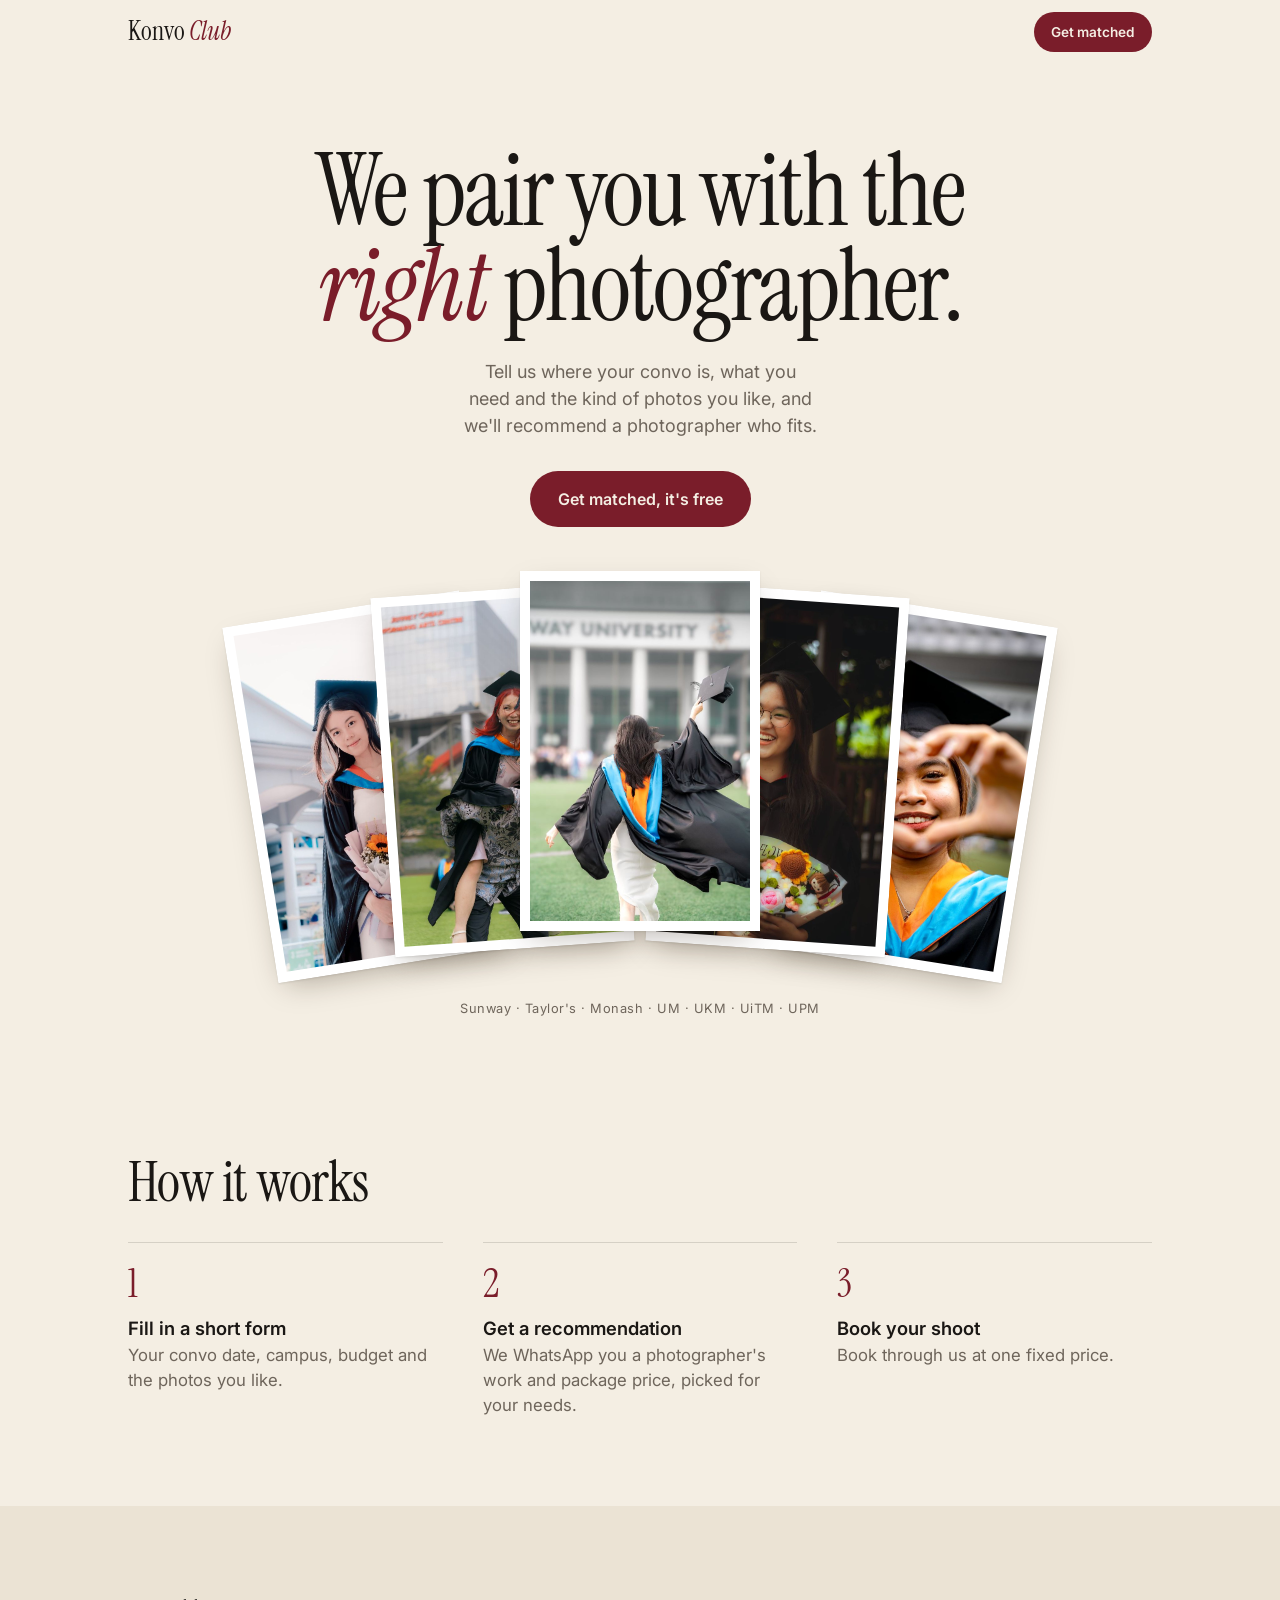
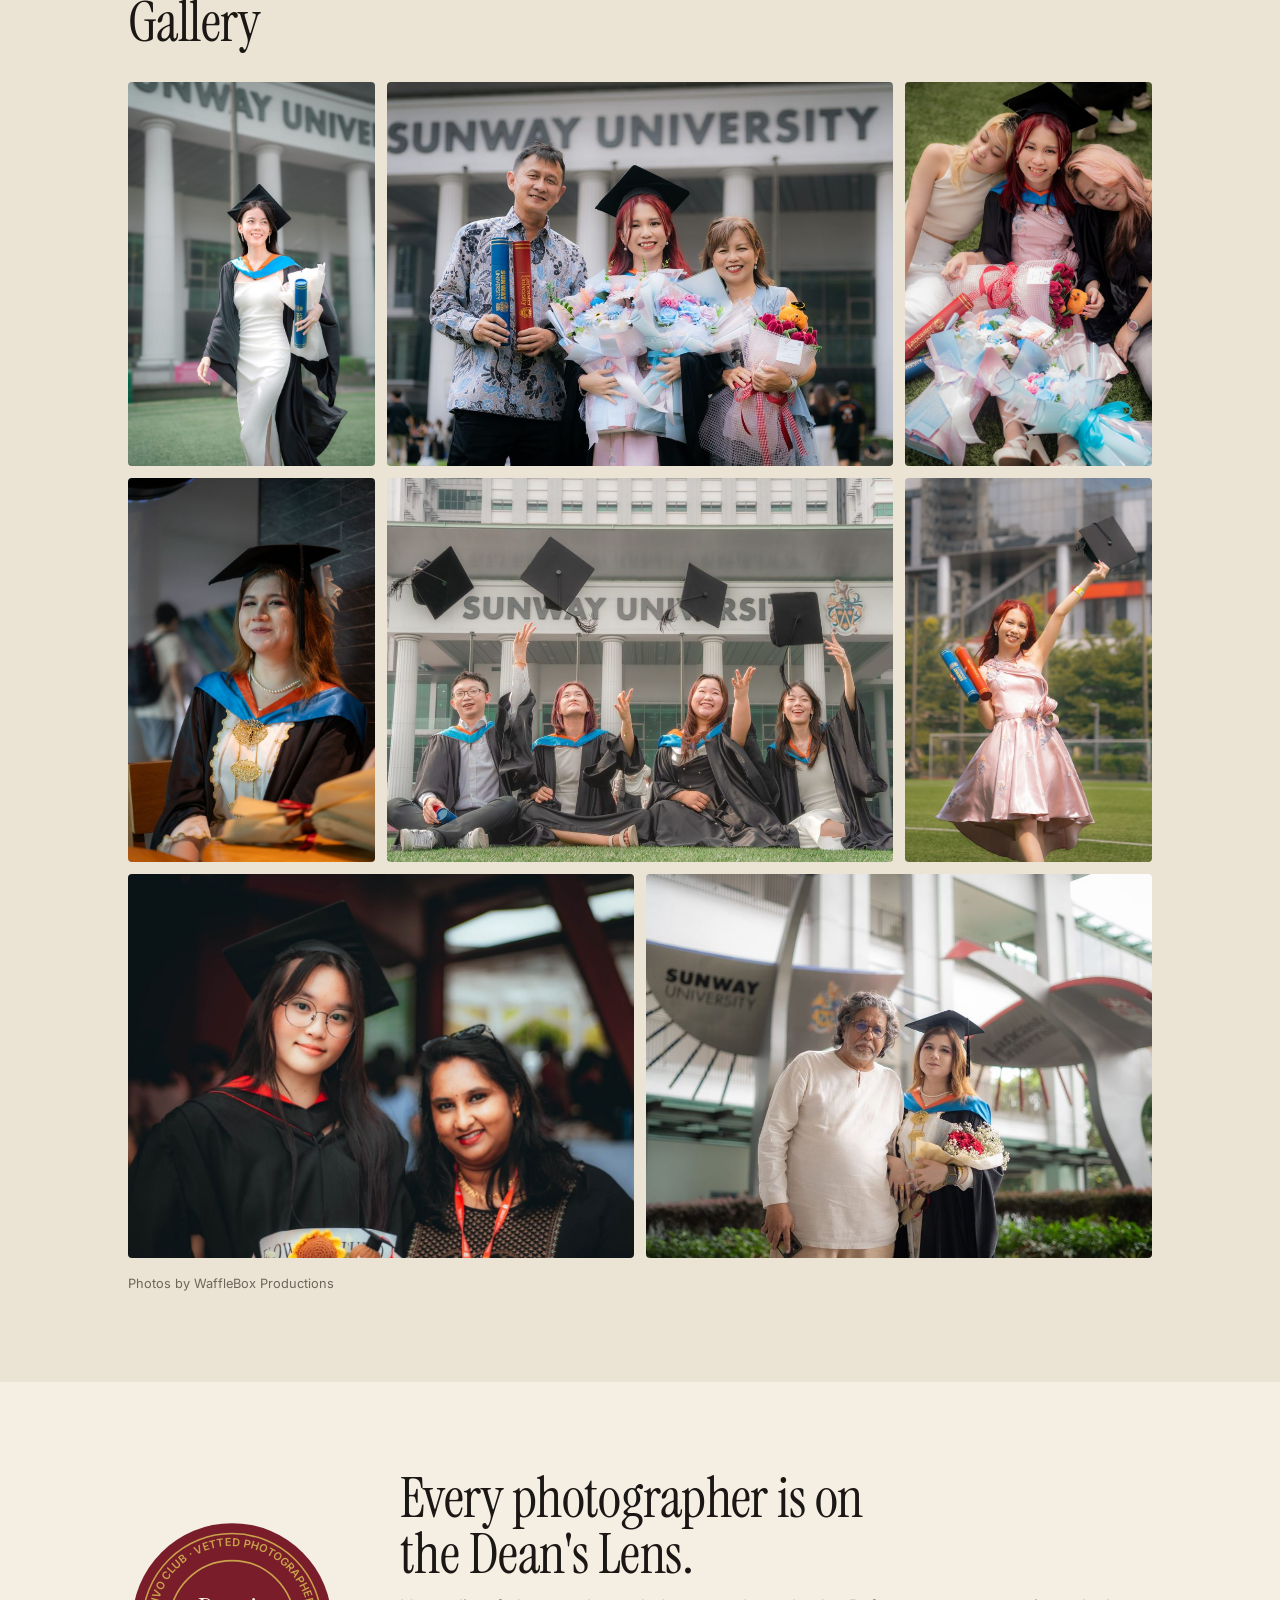
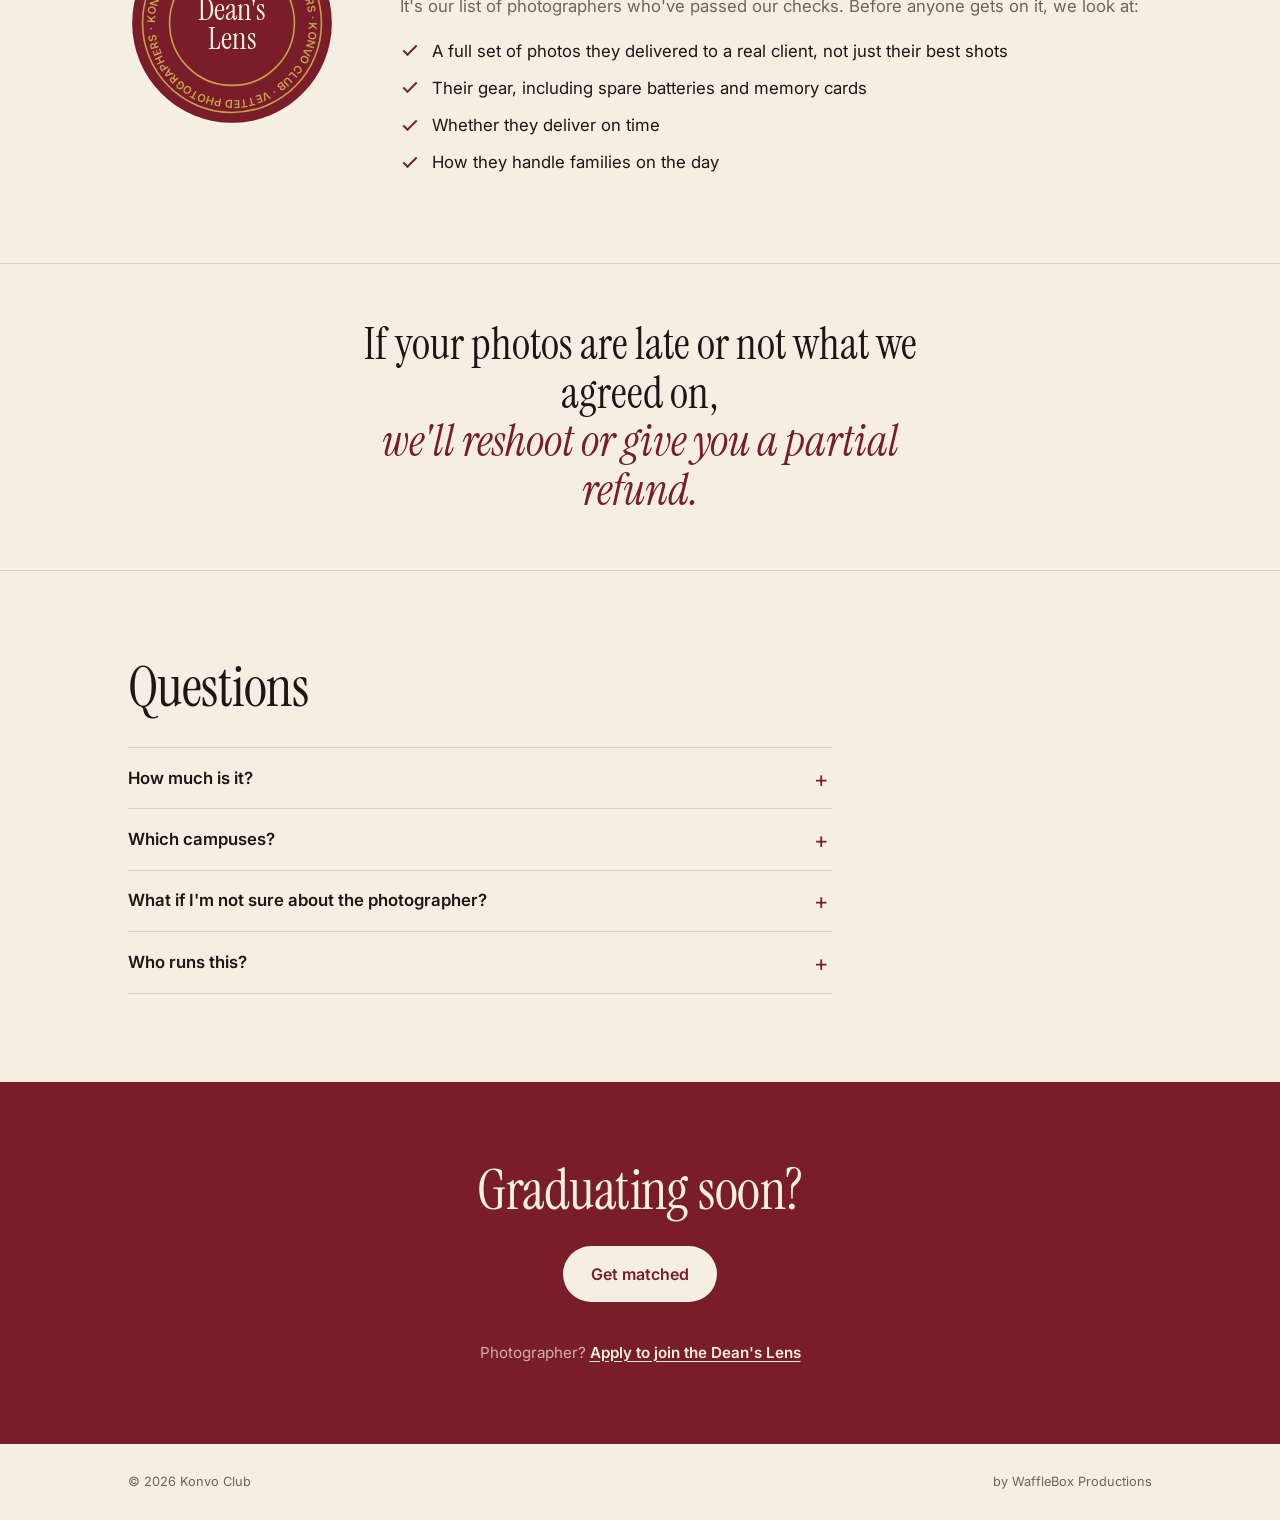
==== index.html @ 2379aa10 "Clarify graduation booking process" ====
<!doctype html>
<html lang="en">
<head>
  <meta charset="utf-8">
  <meta name="viewport" content="width=device-width, initial-scale=1">
  <title>Konvo Club</title>
  <meta name="description" content="Konvo Club matches Klang Valley graduates with vetted convocation photographers. Tell us where your convo is, what you need and the photos you like, and we'll recommend a photographer.">
  <meta property="og:title" content="Konvo Club">
  <meta property="og:description" content="We pair you with the right graduation photographer.">
  <meta property="og:type" content="website">
  <meta property="og:image" content="https://konvoclub.github.io/images/h3.jpg">
  <link rel="icon" href="favicon.svg" type="image/svg+xml">
  <link rel="preconnect" href="https://fonts.googleapis.com">
  <link rel="preconnect" href="https://fonts.gstatic.com" crossorigin>
  <link href="https://fonts.googleapis.com/css2?family=Instrument+Serif:ital@0;1&family=Inter:wght@400;500;600;700&display=swap" rel="stylesheet">
  <link rel="stylesheet" href="styles.css?v=6">
</head>
<body>

  <nav class="nav" id="nav">
    <div class="wrap nav-inner">
      <a href="#" class="wordmark">Konvo <em>Club</em></a>
      <a href="match.html" class="btn btn-sm">Get matched</a>
    </div>
  </nav>

  <header class="hero">
    <div class="wrap hero-copy">
      <h1>We pair you with the <em>right</em> photographer.</h1>
      <p class="sub">Tell us where your convo is, what you need and the kind of photos you like, and we'll recommend a photographer who fits.</p>
      <a href="match.html" class="btn">Get matched, it's free</a>
    </div>

    <div class="prints" aria-hidden="true">
      <img class="print p1" src="images/h1.jpg" alt="" width="733" height="1100">
      <img class="print p2" src="images/h2.jpg" alt="" width="733" height="1100">
      <img class="print p3" src="images/h3.jpg" alt="" width="733" height="1100">
      <img class="print p4" src="images/h4.jpg" alt="" width="733" height="1100">
      <img class="print p5" src="images/h5.jpg" alt="" width="733" height="1100">
    </div>

    <p class="campuses wrap">Sunway · Taylor's · Monash · UM · UKM · UiTM · UPM</p>
  </header>

  <section class="section" id="how">
    <div class="wrap">
      <h2>How it works</h2>
      <ol class="steps">
        <li><span class="n">1</span><p><strong>Fill in a short form</strong> Your convo date, campus, budget and the photos you like.</p></li>
        <li><span class="n">2</span><p><strong>Get a recommendation</strong> We WhatsApp you a photographer's work and package price, picked for your needs.</p></li>
        <li><span class="n">3</span><p><strong>Book your shoot</strong> Book through us at one fixed price.</p></li>
      </ol>
    </div>
  </section>

  <section class="section" id="work">
    <div class="wrap">
      <h2>Gallery</h2>
      <div class="gallery">
        <figure class="g-tall"><img src="images/bright-2.jpg" alt="Graduate in white dress and gown in front of Sunway University" width="733" height="1100" loading="lazy"></figure>
        <figure class="g-wide"><img src="images/candid-4.jpg" alt="Graduate with her parents and bouquets" width="1100" height="733" loading="lazy"></figure>
        <figure class="g-tall"><img src="images/candid-1.jpg" alt="Graduate lying on the grass with two friends" width="733" height="1100" loading="lazy"></figure>
        <figure class="g-tall"><img src="images/moody-2.jpg" alt="Graduate portrait in warm indoor light" width="733" height="1100" loading="lazy"></figure>
        <figure class="g-wide"><img src="images/candid-3.jpg" alt="Group of graduates throwing their caps" width="1100" height="733" loading="lazy"></figure>
        <figure class="g-tall"><img src="images/bright-3.jpg" alt="Graduate jumping with scroll raised" width="733" height="1100" loading="lazy"></figure>
        <figure class="g-wide"><img src="images/moody-3.jpg" alt="Graduate with her mother, cinematic edit" width="1100" height="880" loading="lazy"></figure>
        <figure class="g-wide"><img src="images/family-2.jpg" alt="Graduate with her father beside the Sunway University sign" width="1100" height="733" loading="lazy"></figure>
      </div>
      <p class="credit">Photos by WaffleBox Productions</p>
    </div>
  </section>

  <section class="section lens" id="deans-lens">
    <div class="wrap lens-inner">
      <div class="seal" aria-hidden="true">
        <svg viewBox="0 0 200 200">
          <defs><path id="ring" d="M100,100 m-74,0 a74,74 0 1,1 148,0 a74,74 0 1,1 -148,0"/></defs>
          <circle cx="100" cy="100" r="96" class="seal-bg"/>
          <circle cx="100" cy="100" r="86" class="seal-line"/>
          <circle cx="100" cy="100" r="60" class="seal-line"/>
          <g class="seal-spin"><text class="seal-ring"><textPath href="#ring" textLength="462">KONVO CLUB · VETTED PHOTOGRAPHERS · KONVO CLUB · VETTED PHOTOGRAPHERS ·</textPath></text></g>
          <text x="100" y="97" class="seal-big">Dean's</text>
          <text x="100" y="125" class="seal-big">Lens</text>
        </svg>
      </div>
      <div>
        <h2>Every photographer is on the Dean's Lens.</h2>
        <p class="lens-sub">It's our list of photographers who've passed our checks. Before anyone gets on it, we look at:</p>
        <ul class="checks">
          <li>A full set of photos they delivered to a real client, not just their best shots</li>
          <li>Their gear, including spare batteries and memory cards</li>
          <li>Whether they deliver on time</li>
          <li>How they handle families on the day</li>
        </ul>
      </div>
    </div>
  </section>

  <section class="promise">
    <div class="wrap">
      <p>If your photos are late or not what we agreed on, <em>we'll reshoot or give you a partial refund.</em></p>
    </div>
  </section>

  <section class="section" id="faq">
    <div class="wrap faq">
      <h2>Questions</h2>
      <details>
        <summary>How much is it?</summary>
        <p>Getting matched is free. Each package has one flat price, and you'll see it before you pay anything.</p>
      </details>
      <details>
        <summary>Which campuses?</summary>
        <p>Anywhere in the Klang Valley. Outside it, ask us; there's a travel fee.</p>
      </details>
      <details>
        <summary>What if I'm not sure about the photographer?</summary>
        <p>Tell us why and we'll recommend someone else.</p>
      </details>
      <details>
        <summary>Who runs this?</summary>
        <p>The team behind WaffleBox Productions, a photo studio in Puchong.</p>
      </details>
    </div>
  </section>

  <section class="cta">
    <div class="wrap">
      <h2>Graduating soon?</h2>
      <a href="match.html" class="btn btn-light">Get matched</a>
      <p class="join">Photographer? <a href="join.html">Apply to join the Dean's Lens</a></p>
    </div>
  </section>

  <footer class="footer">
    <div class="wrap footer-inner">
      <span>© 2026 Konvo Club</span>
      <span>by WaffleBox Productions</span>
    </div>
  </footer>

  <script>
    const nav = document.getElementById('nav');
    const onScroll = () => nav.classList.toggle('scrolled', window.scrollY > 20);
    window.addEventListener('scroll', onScroll, { passive: true });
    onScroll();

  </script>
</body>
</html>
---- styles.css ----
:root {
  --paper: #f4eee3;
  --paper-2: #ebe3d4;
  --ink: #1a1714;
  --muted: #6e655b;
  --line: rgba(26, 23, 20, 0.14);
  --maroon: #7a1d2a;
  --maroon-dark: #5e1520;
  --gold: #c9a24b;
  --serif: "Instrument Serif", Georgia, serif;
  --sans: "Inter", system-ui, -apple-system, sans-serif;
}

*, *::before, *::after { box-sizing: border-box; }

html { scroll-behavior: smooth; }

body {
  margin: 0;
  font-family: var(--sans);
  background: var(--paper);
  color: var(--ink);
  -webkit-font-smoothing: antialiased;
  line-height: 1.5;
  overflow-x: hidden;
}

img { display: block; max-width: 100%; height: auto; }
a { color: inherit; }
h1, h2, p { margin: 0; }

.wrap { max-width: 68rem; margin: 0 auto; padding: 0 1.25rem; }

h2 {
  font-family: var(--serif);
  font-weight: 400;
  font-size: clamp(2.25rem, 5vw, 3.5rem);
  line-height: 1;
  letter-spacing: -0.01em;
  margin-bottom: 2rem;
}

em { font-style: italic; }

/* Buttons */
.btn {
  display: inline-block;
  background: var(--maroon);
  color: var(--paper);
  text-decoration: none;
  font-weight: 600;
  font-size: 1rem;
  padding: 1rem 1.75rem;
  border-radius: 999px;
  transition: background 0.2s, transform 0.2s;
}
.btn:hover { background: var(--maroon-dark); transform: translateY(-1px); }
.btn-sm { font-size: 0.85rem; padding: 0.6rem 1.1rem; }
.btn-light { background: var(--paper); color: var(--maroon); }
.btn-light:hover { background: #fff; }

/* Nav */
.nav {
  position: fixed;
  inset: 0 0 auto;
  z-index: 50;
  transition: background 0.3s, box-shadow 0.3s;
}
.nav.scrolled { background: rgba(244, 238, 227, 0.92); backdrop-filter: blur(10px); -webkit-backdrop-filter: blur(10px); box-shadow: 0 1px 0 var(--line); }
.nav-inner { height: 4rem; display: flex; align-items: center; justify-content: space-between; }
.wordmark { font-family: var(--serif); font-size: 1.6rem; text-decoration: none; line-height: 1; }
.wordmark em { color: var(--maroon); }

/* Hero */
.hero { padding: 7.5rem 0 3rem; text-align: center; }
.hero-copy { max-width: 46rem; }
h1 {
  font-family: var(--serif);
  font-weight: 400;
  font-size: clamp(3rem, 8.5vw, 6.25rem);
  line-height: 0.95;
  letter-spacing: -0.02em;
  margin-bottom: 1.5rem;
}
h1 em { color: var(--maroon); }
.sub { text-wrap: balance; font-size: 1.125rem; color: var(--muted); max-width: 30rem; margin: 0 auto 2rem; }

/* Fanned prints */
.prints {
  display: flex;
  justify-content: center;
  align-items: flex-end;
  margin: 3.5rem auto 0;
  padding: 0 1rem 1rem;
}
.print {
  flex: none;
  width: clamp(8.5rem, 22vw, 15rem);
  aspect-ratio: 2 / 3;
  object-fit: cover;
  background: #fff;
  padding: clamp(0.35rem, 0.8vw, 0.6rem);
  box-shadow: 0 1px 2px rgba(0, 0, 0, 0.08), 0 12px 30px -10px rgba(40, 25, 10, 0.35);
  margin: 0 clamp(-3.25rem, -4vw, -1.5rem);
  transition: transform 0.35s ease;
}
.p1 { transform: rotate(-9deg) translateY(1.5rem); }
.p2 { transform: rotate(-4deg) translateY(0.4rem); z-index: 1; }
.p3 { transform: rotate(0deg) translateY(-0.75rem); z-index: 2; }
.p4 { transform: rotate(4deg) translateY(0.4rem); z-index: 1; }
.p5 { transform: rotate(9deg) translateY(1.5rem); }
.prints:hover .p1 { transform: rotate(-11deg) translate(-1rem, 1.25rem); }
.prints:hover .p5 { transform: rotate(11deg) translate(1rem, 1.25rem); }

.campuses {
  margin-top: 2.5rem;
  font-size: 0.8rem;
  color: var(--muted);
  letter-spacing: 0.04em;
}

/* Sections */
.section { padding: 5.5rem 0; }

/* Steps */
.steps { list-style: none; margin: 0; padding: 0; display: grid; gap: 1rem; }
.steps li { display: flex; gap: 1rem; align-items: baseline; padding-bottom: 1rem; border-bottom: 1px solid var(--line); }
.steps .n { font-family: var(--serif); font-size: 2.5rem; line-height: 1; color: var(--maroon); min-width: 1.5rem; }
.steps p { font-size: 1.05rem; color: var(--muted); }
.steps strong { color: var(--ink); font-weight: 600; display: block; font-size: 1.15rem; }

/* Gallery */
#work { background: var(--paper-2); }
.gallery { display: grid; grid-template-columns: repeat(2, 1fr); grid-auto-flow: dense; gap: 0.5rem; }
.gallery figure { margin: 0; position: relative; overflow: hidden; border-radius: 0.25rem; background: var(--paper); }
.gallery img { width: 100%; height: 100%; object-fit: cover; transition: transform 0.6s ease; }
.gallery figure:hover img { transform: scale(1.03); }
.g-tall { aspect-ratio: 2 / 3; }
.g-wide { grid-column: span 2; aspect-ratio: 3 / 2; }
.credit { margin-top: 1rem; font-size: 0.8rem; color: var(--muted); }

/* Dean's Lens */
.lens-inner { display: grid; gap: 2.5rem; justify-items: start; }
.lens h2 { margin-bottom: 0.75rem; max-width: 18ch; }
.lens-sub { color: var(--muted); font-size: 1.05rem; margin-bottom: 1.25rem; }
.seal { width: 9.5rem; }
.seal svg { width: 100%; height: auto; display: block; }
.seal-spin { transform-origin: 100px 100px; animation: spin 60s linear infinite; }
.seal-bg { fill: var(--maroon); }
.seal-line { fill: none; stroke: var(--gold); stroke-width: 1.5; }
.seal-ring { fill: var(--gold); font-family: var(--sans); font-size: 10.5px; font-weight: 600; letter-spacing: 2.2px; }
.seal-big { fill: var(--paper); font-family: var(--serif); font-size: 30px; text-anchor: middle; }
@keyframes spin { to { transform: rotate(360deg); } }
.checks { list-style: none; margin: 0; padding: 0; display: grid; gap: 0.75rem; }
.checks li { position: relative; padding-left: 2rem; font-size: 1.05rem; }
.checks li::before {
  content: "";
  position: absolute;
  left: 0.2rem;
  top: 0.4rem;
  width: 0.9rem;
  height: 0.45rem;
  border-left: 2px solid var(--maroon);
  border-bottom: 2px solid var(--maroon);
  transform: rotate(-45deg);
}

/* Promise */
.promise { border-top: 1px solid var(--line); border-bottom: 1px solid var(--line); padding: 3.5rem 0; text-align: center; }
.promise p { font-family: var(--serif); font-size: clamp(1.75rem, 4vw, 2.75rem); line-height: 1.1; max-width: 40rem; margin: 0 auto; }
.promise em { color: var(--maroon); display: block; }

/* FAQ */
.faq details, .faq h2 { max-width: 44rem; }
.faq details { border-top: 1px solid var(--line); }
.faq details:last-child { border-bottom: 1px solid var(--line); }
.faq summary {
  cursor: pointer;
  list-style: none;
  padding: 1.1rem 2rem 1.1rem 0;
  font-weight: 600;
  font-size: 1.05rem;
  position: relative;
}
.faq summary::-webkit-details-marker { display: none; }
.faq summary::after { content: "+"; position: absolute; right: 0.25rem; top: 0.85rem; font-size: 1.4rem; font-weight: 400; color: var(--maroon); }
.faq details[open] summary::after { content: "–"; }
.faq details p { color: var(--muted); padding-bottom: 1.25rem; }

/* Final CTA */
.cta { background: var(--maroon); color: var(--paper); padding: 5rem 0; text-align: center; }
.cta h2 { margin-bottom: 1.75rem; }
.join { margin-top: 2.5rem; font-size: 0.95rem; color: rgba(244, 238, 227, 0.7); }
.join a { color: var(--paper); font-weight: 600; text-underline-offset: 3px; }

/* Footer */
.footer { padding: 1.75rem 0; font-size: 0.8rem; color: var(--muted); }
.footer-inner { display: flex; flex-wrap: wrap; justify-content: space-between; gap: 0.5rem; }

/* Form pages */
.nav-back { font-size: 0.9rem; font-weight: 600; text-decoration: none; color: var(--muted); }
.nav-back:hover { color: var(--ink); }
.form-wrap { max-width: 40rem; padding-top: 7rem; padding-bottom: 5rem; }
.form-title { font-family: var(--serif); font-weight: 400; font-size: clamp(2.75rem, 7vw, 4rem); line-height: 1; margin-bottom: 1rem; }
.form-intro { color: var(--muted); font-size: 1.05rem; margin-bottom: 2.5rem; }
.form-done { padding: 2rem; background: var(--paper-2); border-radius: 0.5rem; }
.form-done h2 { margin-bottom: 0.75rem; }
.form-done p { color: var(--muted); margin-bottom: 1.5rem; }
.form-page form fieldset { border: 0; margin: 0 0 2.5rem; padding: 0; display: grid; gap: 1.5rem; }
.form-page legend { font-family: var(--serif); font-size: 1.75rem; margin-bottom: 1.25rem; padding: 0; width: 100%; border-bottom: 1px solid var(--line); padding-bottom: 0.5rem; }
.field { display: grid; gap: 0.5rem; }
.field > span { font-weight: 600; font-size: 0.98rem; }
.field > span em { font-weight: 400; color: var(--muted); font-style: normal; font-size: 0.85rem; margin-left: 0.25rem; }
.field small { color: var(--muted); font-size: 0.85rem; margin-top: -0.25rem; }
.field input[type="text"], .field input[type="tel"], .field input[type="url"], .field input[type="date"], .field select, .field textarea {
  font: inherit;
  font-size: 1rem;
  color: var(--ink);
  background: #fffdf9;
  border: 1px solid rgba(26, 23, 20, 0.22);
  border-radius: 0.5rem;
  padding: 0.8rem 0.9rem;
  width: 100%;
  min-height: 3rem;
  -webkit-appearance: none;
  appearance: none;
}
.field select { background-image: linear-gradient(45deg, transparent 50%, var(--muted) 50%), linear-gradient(135deg, var(--muted) 50%, transparent 50%); background-position: calc(100% - 1.15rem) 1.3rem, calc(100% - 0.8rem) 1.3rem; background-size: 0.35rem 0.35rem; background-repeat: no-repeat; padding-right: 2.25rem; }
.field input:focus, .field select:focus, .field textarea:focus { outline: 2px solid var(--maroon); outline-offset: 1px; border-color: transparent; }
.field textarea { resize: vertical; }
.field-row { display: grid; gap: 0.75rem; }
.check { display: inline-flex; align-items: center; gap: 0.5rem; font-size: 0.95rem; color: var(--muted); cursor: pointer; }
.check input { width: 1.1rem; height: 1.1rem; accent-color: var(--maroon); }

.chips { display: flex; flex-wrap: wrap; gap: 0.5rem; }
.chips label { position: relative; cursor: pointer; }
.chips input, .looks-pick input { position: absolute; opacity: 0; width: 1px; height: 1px; }
.chips span {
  display: inline-block;
  padding: 0.6rem 1rem;
  border: 1px solid rgba(26, 23, 20, 0.22);
  border-radius: 999px;
  background: #fffdf9;
  font-size: 0.92rem;
  transition: background 0.15s, color 0.15s, border-color 0.15s;
}
.chips input:checked + span { background: var(--ink); color: var(--paper); border-color: var(--ink); }
.chips input:focus-visible + span, .looks-pick input:focus-visible ~ img { outline: 2px solid var(--maroon); outline-offset: 2px; }
.chips-tight { margin-top: 0.25rem; }

.looks-pick { display: grid; grid-template-columns: repeat(3, 1fr); gap: 0.5rem; }
.looks-pick label { position: relative; cursor: pointer; display: grid; gap: 0.4rem; text-align: center; font-size: 0.92rem; font-weight: 600; }
.looks-pick img { width: 100%; aspect-ratio: 3 / 4; object-fit: cover; border-radius: 0.4rem; border: 3px solid transparent; transition: border-color 0.15s, opacity 0.15s; }
.looks-pick input:checked ~ img { border-color: var(--maroon); }
.looks-pick input:checked ~ span { color: var(--maroon); }

.hp { position: absolute; left: -9999px; width: 1px; height: 1px; opacity: 0; }
.form-page .btn { border: 0; cursor: pointer; font: inherit; font-weight: 600; font-size: 1rem; }
.form-page .btn:disabled { opacity: 0.6; cursor: default; }
.form-status { margin-top: 1rem; color: var(--maroon); font-weight: 600; min-height: 1.5rem; }

@media (min-width: 640px) {
  .field-row { grid-template-columns: 1fr auto; align-items: end; }
  .field-row .check { padding-bottom: 0.85rem; }
}

@media (min-width: 768px) {
  .wrap { padding: 0 2rem; }
  .hero { padding-top: 9rem; }
  .steps { grid-template-columns: repeat(3, 1fr); gap: 2.5rem; }
  .steps li { flex-direction: column; gap: 0.75rem; border-bottom: 0; border-top: 1px solid var(--line); padding: 1.25rem 0 0; }
  .gallery { grid-template-columns: repeat(4, 1fr); grid-auto-rows: clamp(18rem, 30vw, 24rem); gap: 0.75rem; }
  .g-tall, .g-wide { aspect-ratio: auto; }
  .lens-inner { grid-template-columns: auto 1fr; gap: 4rem; align-items: center; }
  .seal { width: 13rem; }
}

@media (prefers-reduced-motion: reduce) {
  html { scroll-behavior: auto; }
  .seal-spin { animation: none; }
  .gallery img { transition: none; }
  .print, .btn { transition: none; }
}
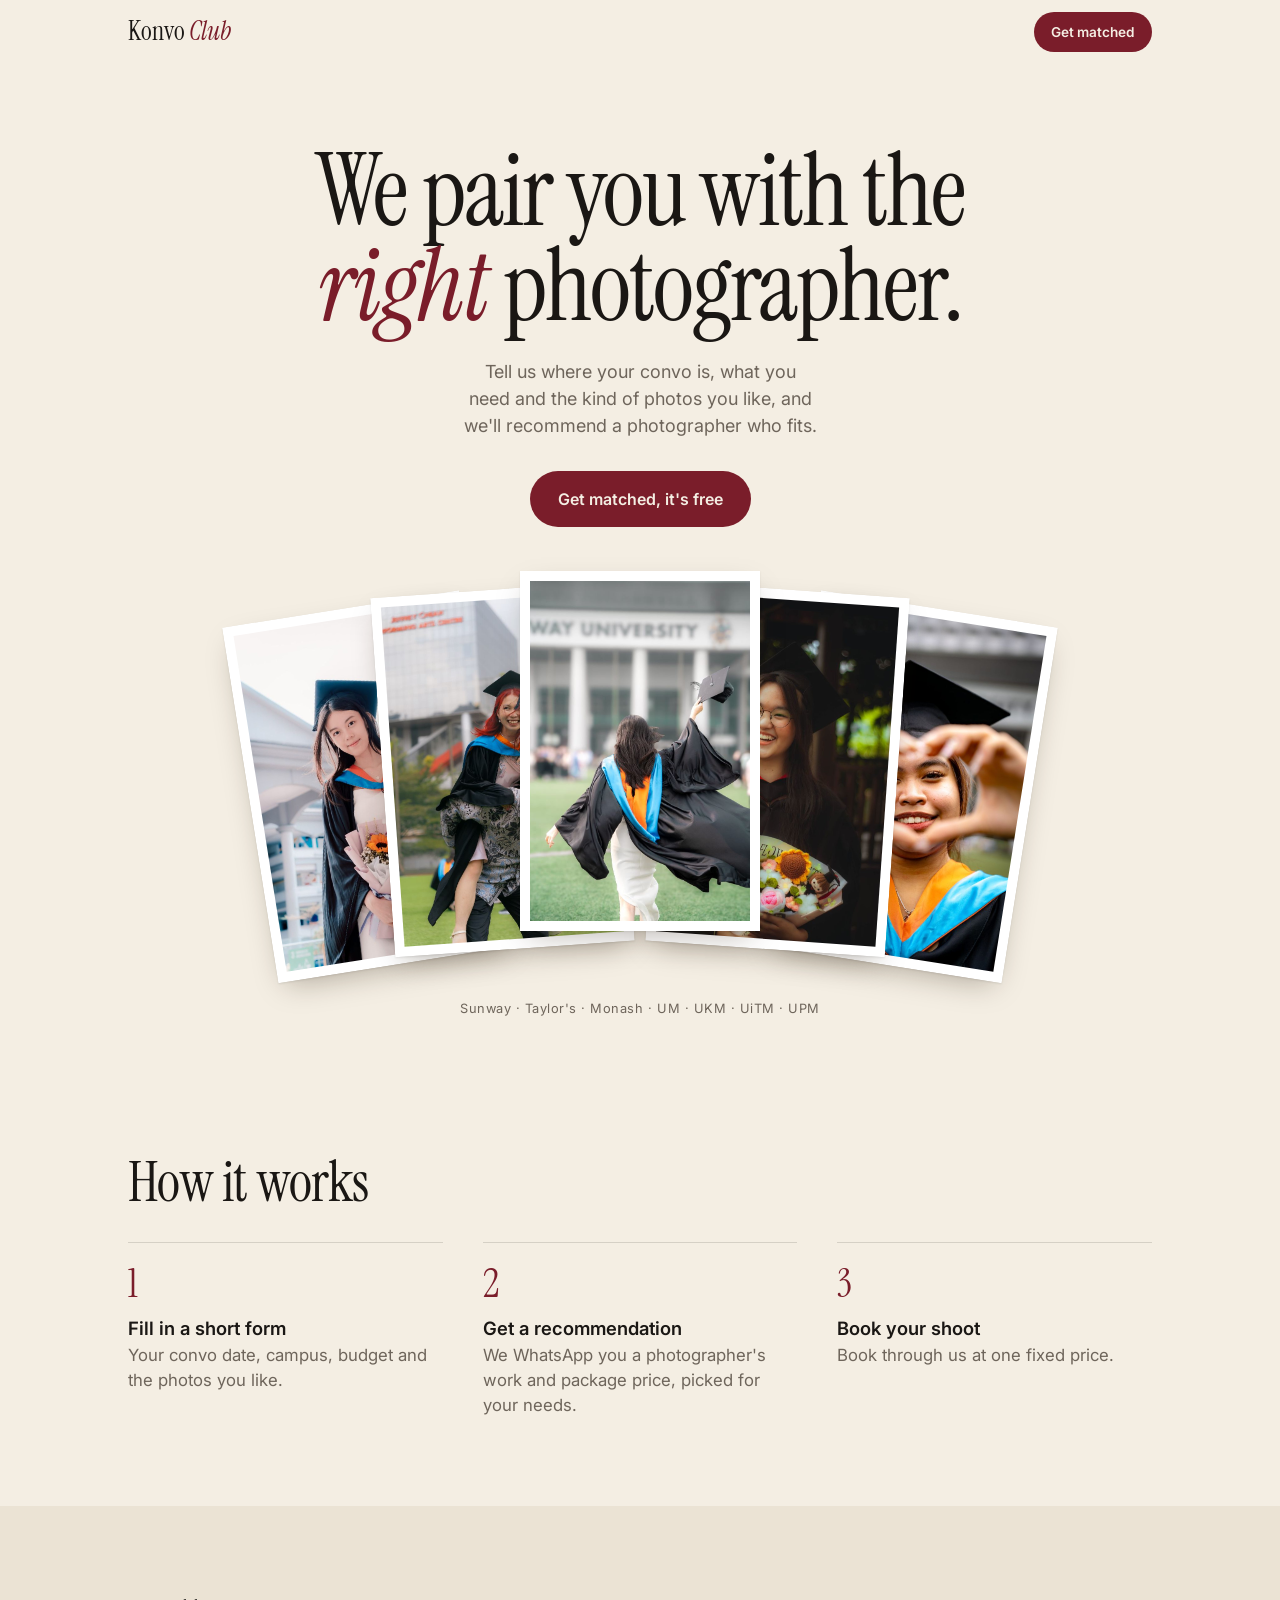
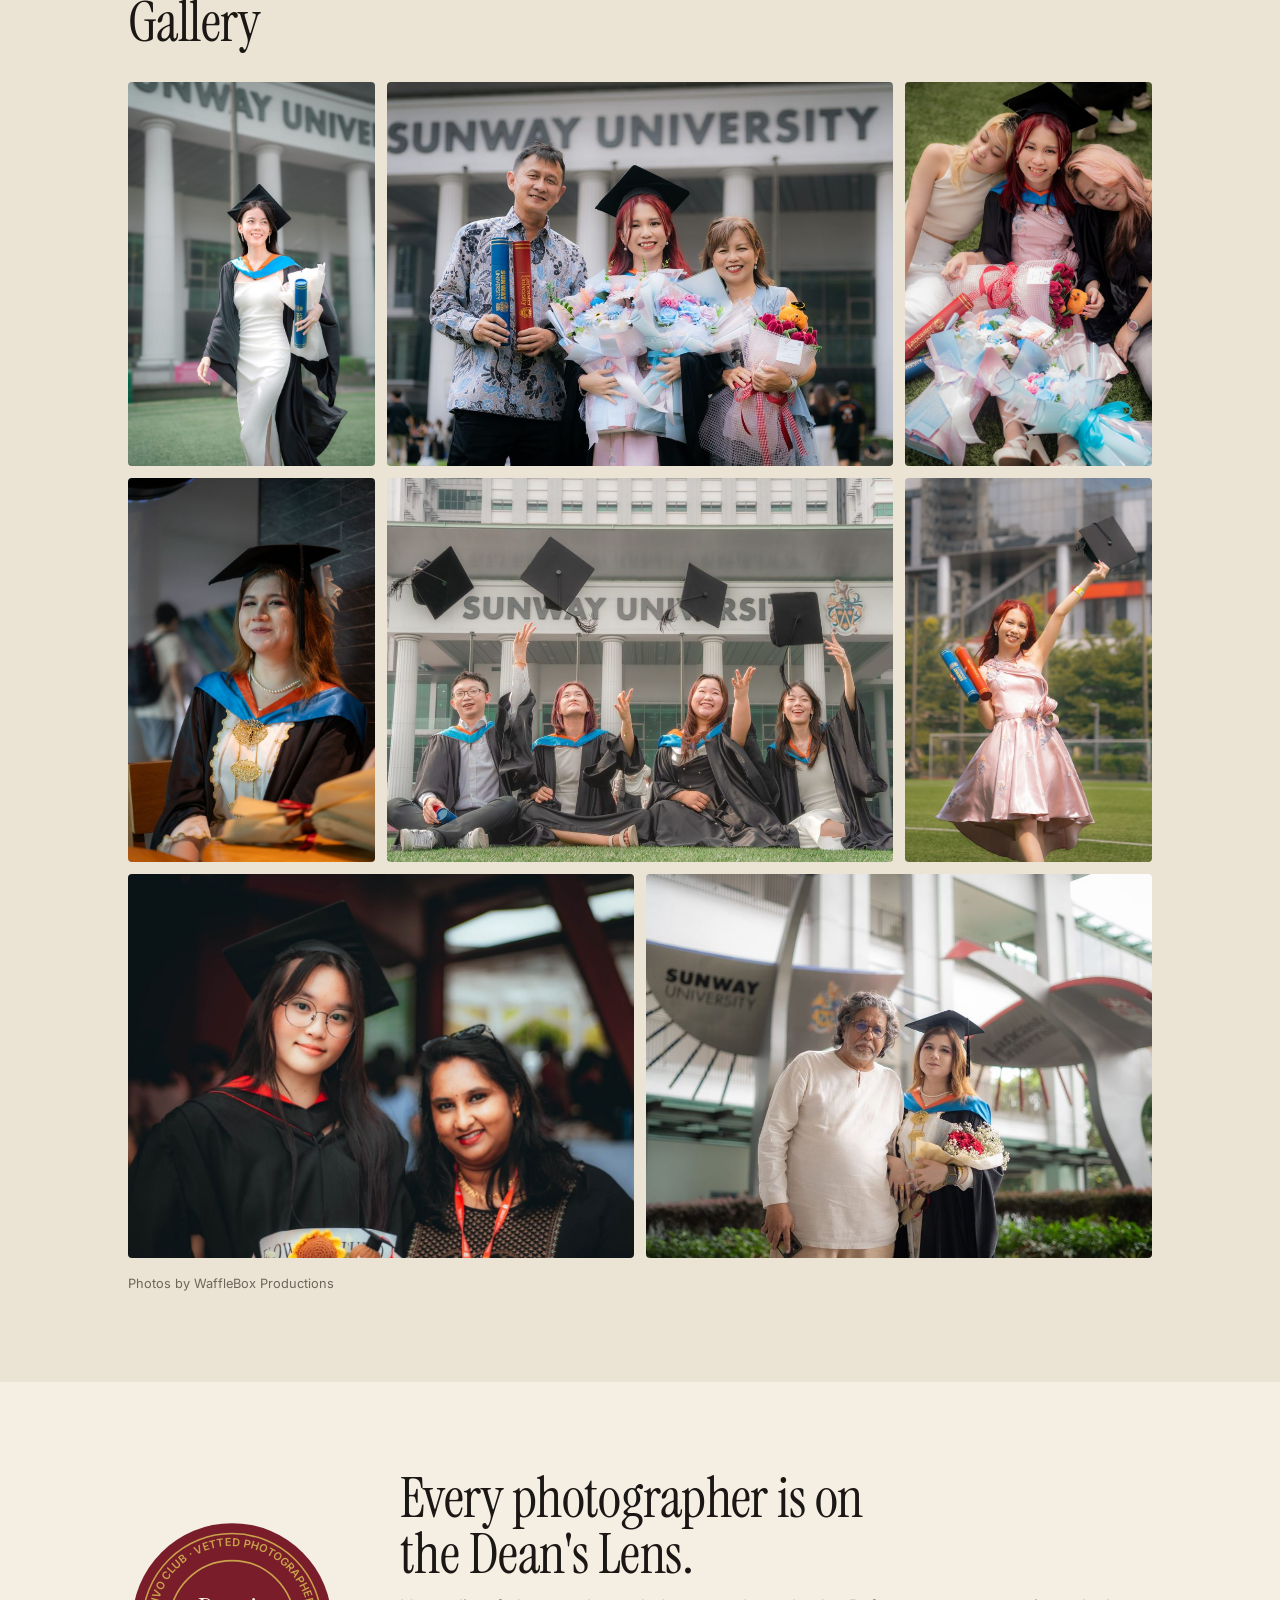
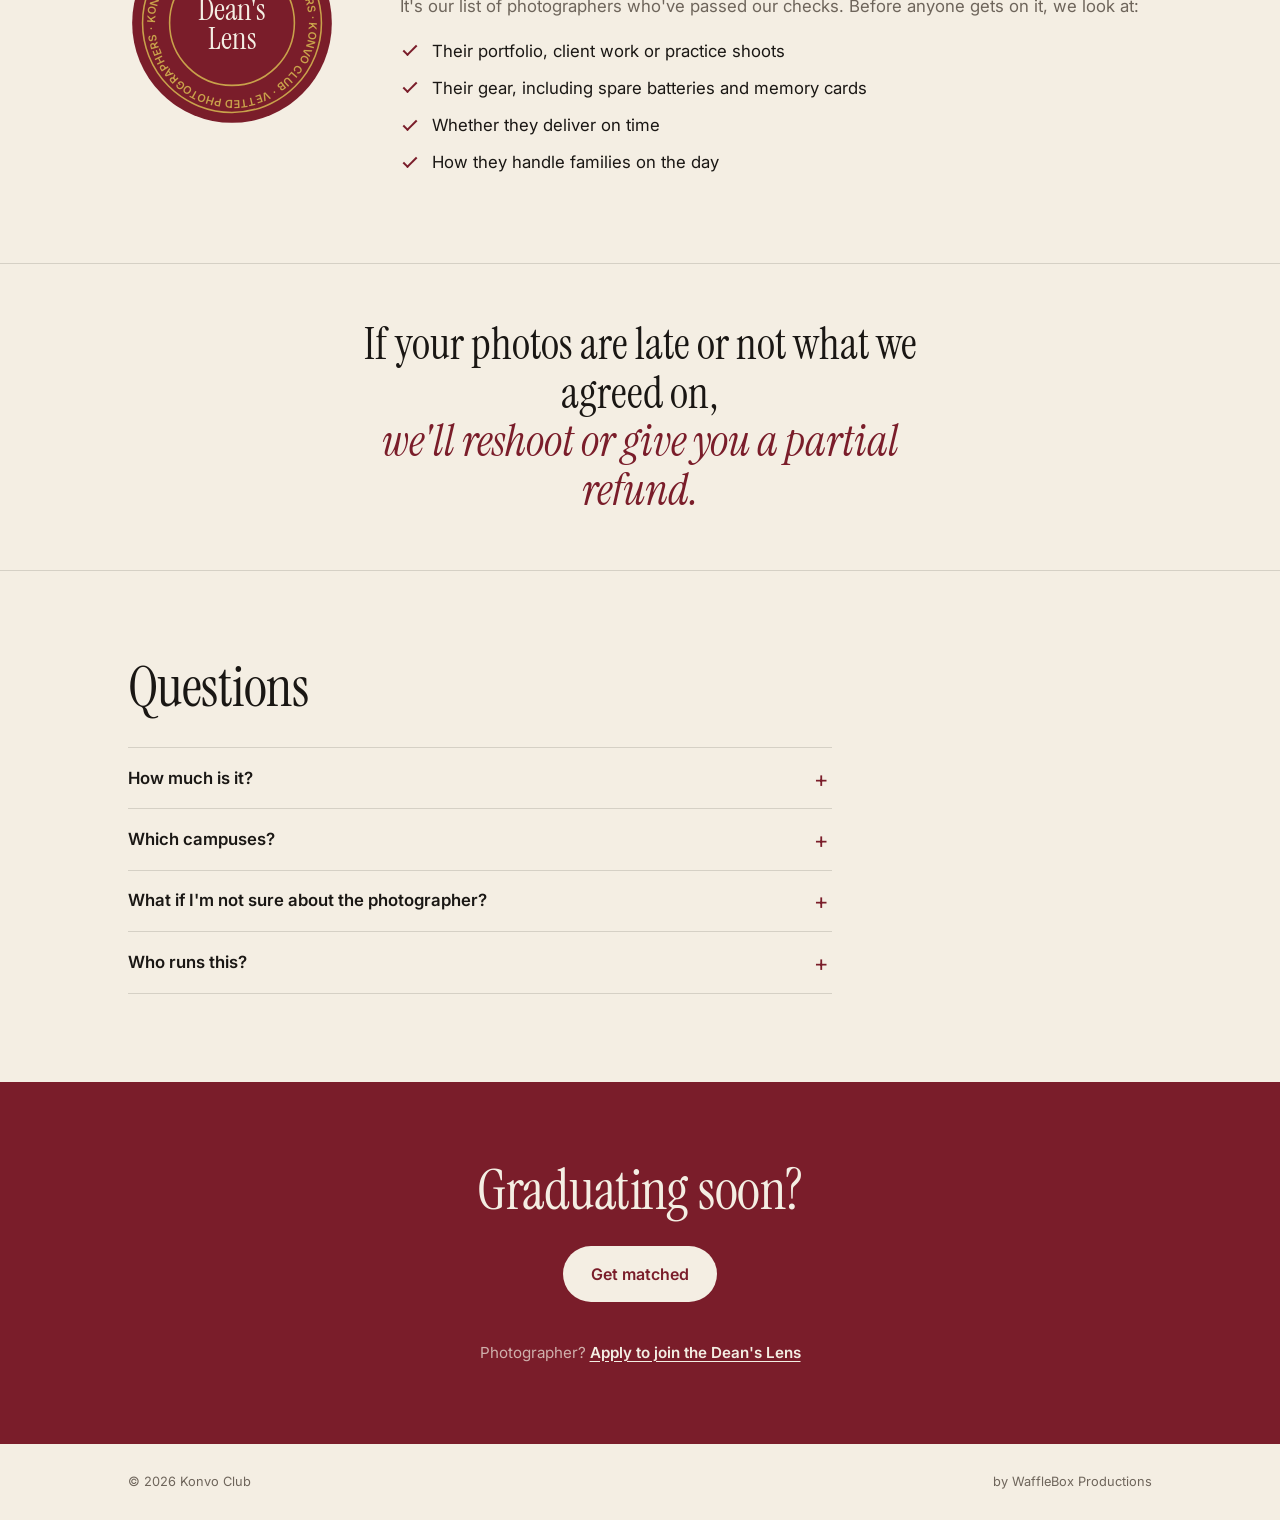
==== commit 054b7f7f: "Accept portfolio links or uploads and show photographer count" ====
--- a/index.html
+++ b/index.html
@@ -87,7 +87,7 @@
         <h2>Every photographer is on the Dean's Lens.</h2>
         <p class="lens-sub">It's our list of photographers who've passed our checks. Before anyone gets on it, we look at:</p>
         <ul class="checks">
-          <li>A full set of photos they delivered to a real client, not just their best shots</li>
+          <li>Their portfolio, client work or practice shoots</li>
           <li>Their gear, including spare batteries and memory cards</li>
           <li>Whether they deliver on time</li>
           <li>How they handle families on the day</li>
@@ -129,6 +129,7 @@
       <h2>Graduating soon?</h2>
       <a href="match.html" class="btn btn-light">Get matched</a>
       <p class="join">Photographer? <a href="join.html">Apply to join the Dean's Lens</a></p>
+      <p class="join" data-photographer-count hidden></p>
     </div>
   </section>
 
@@ -139,6 +140,7 @@
     </div>
   </footer>
 
+  <script src="photographer-count.js?v=1" defer></script>
   <script>
     const nav = document.getElementById('nav');
     const onScroll = () => nav.classList.toggle('scrolled', window.scrollY > 20);
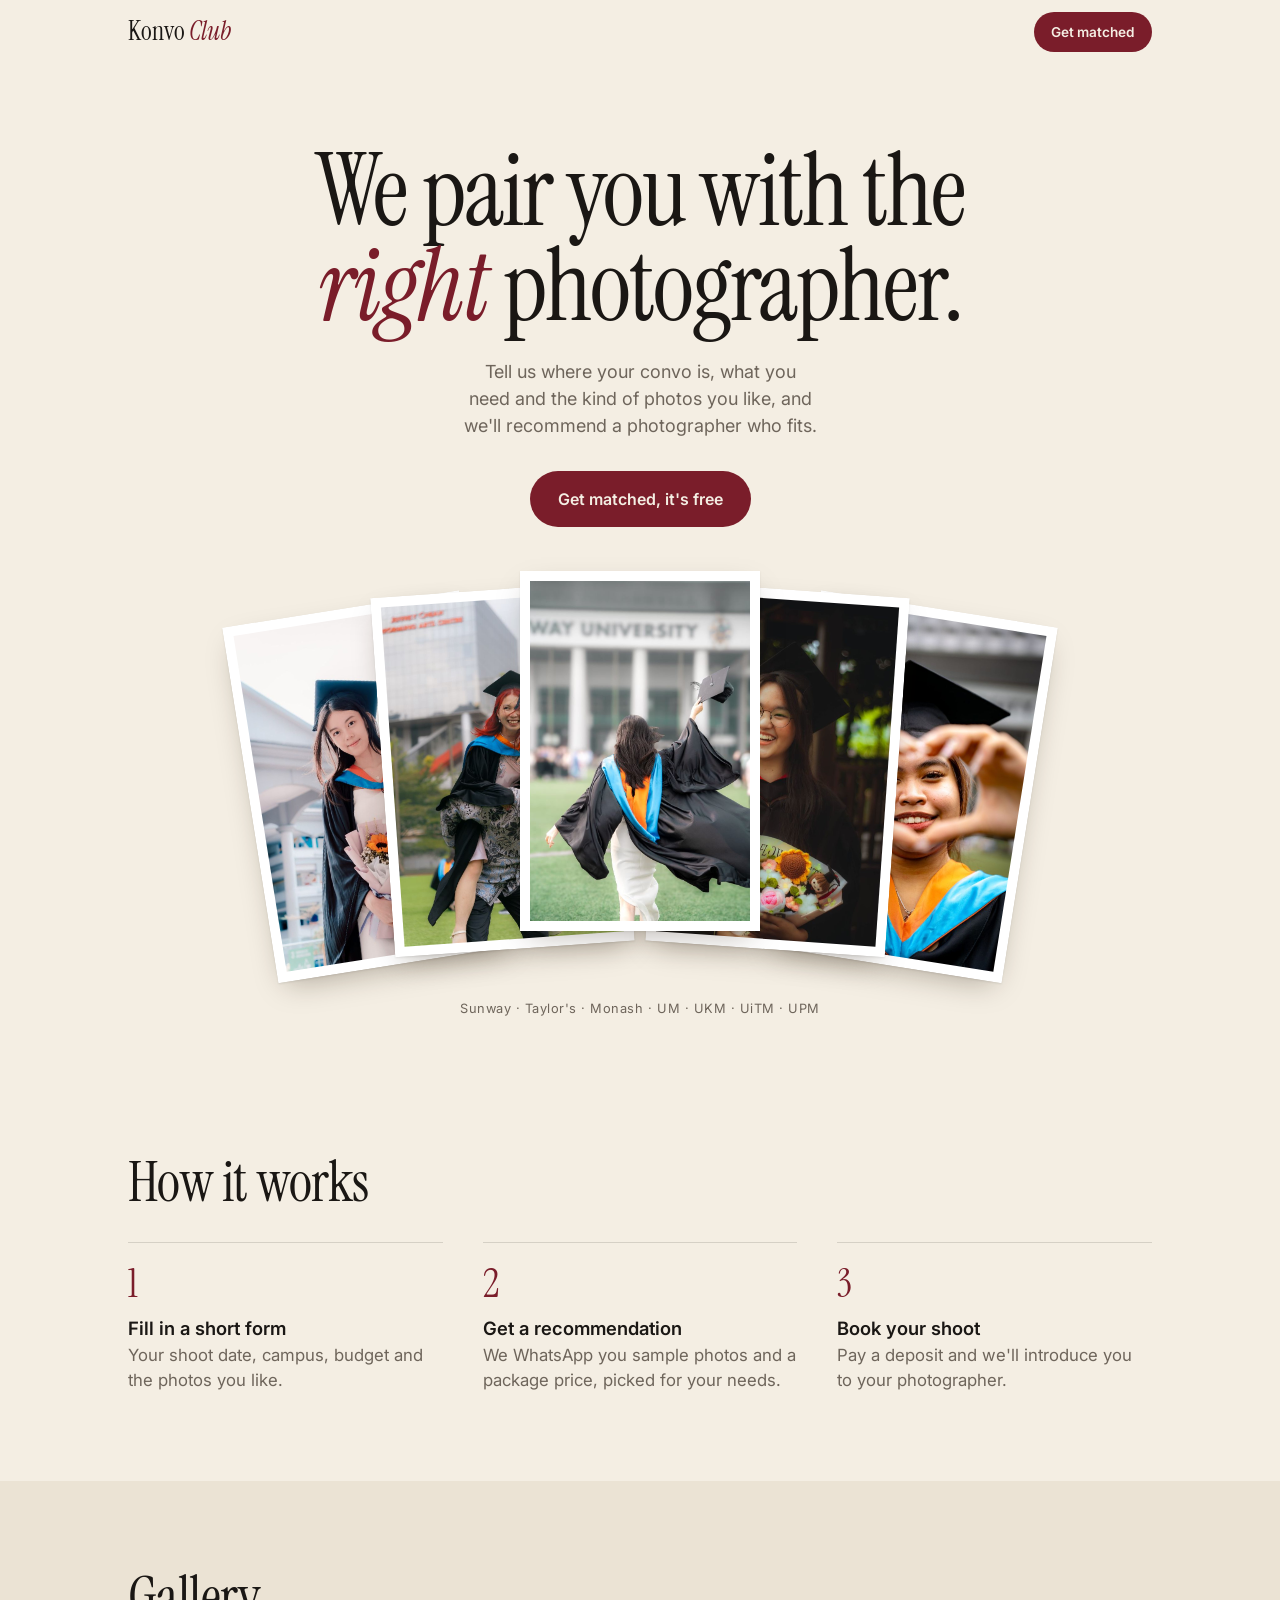
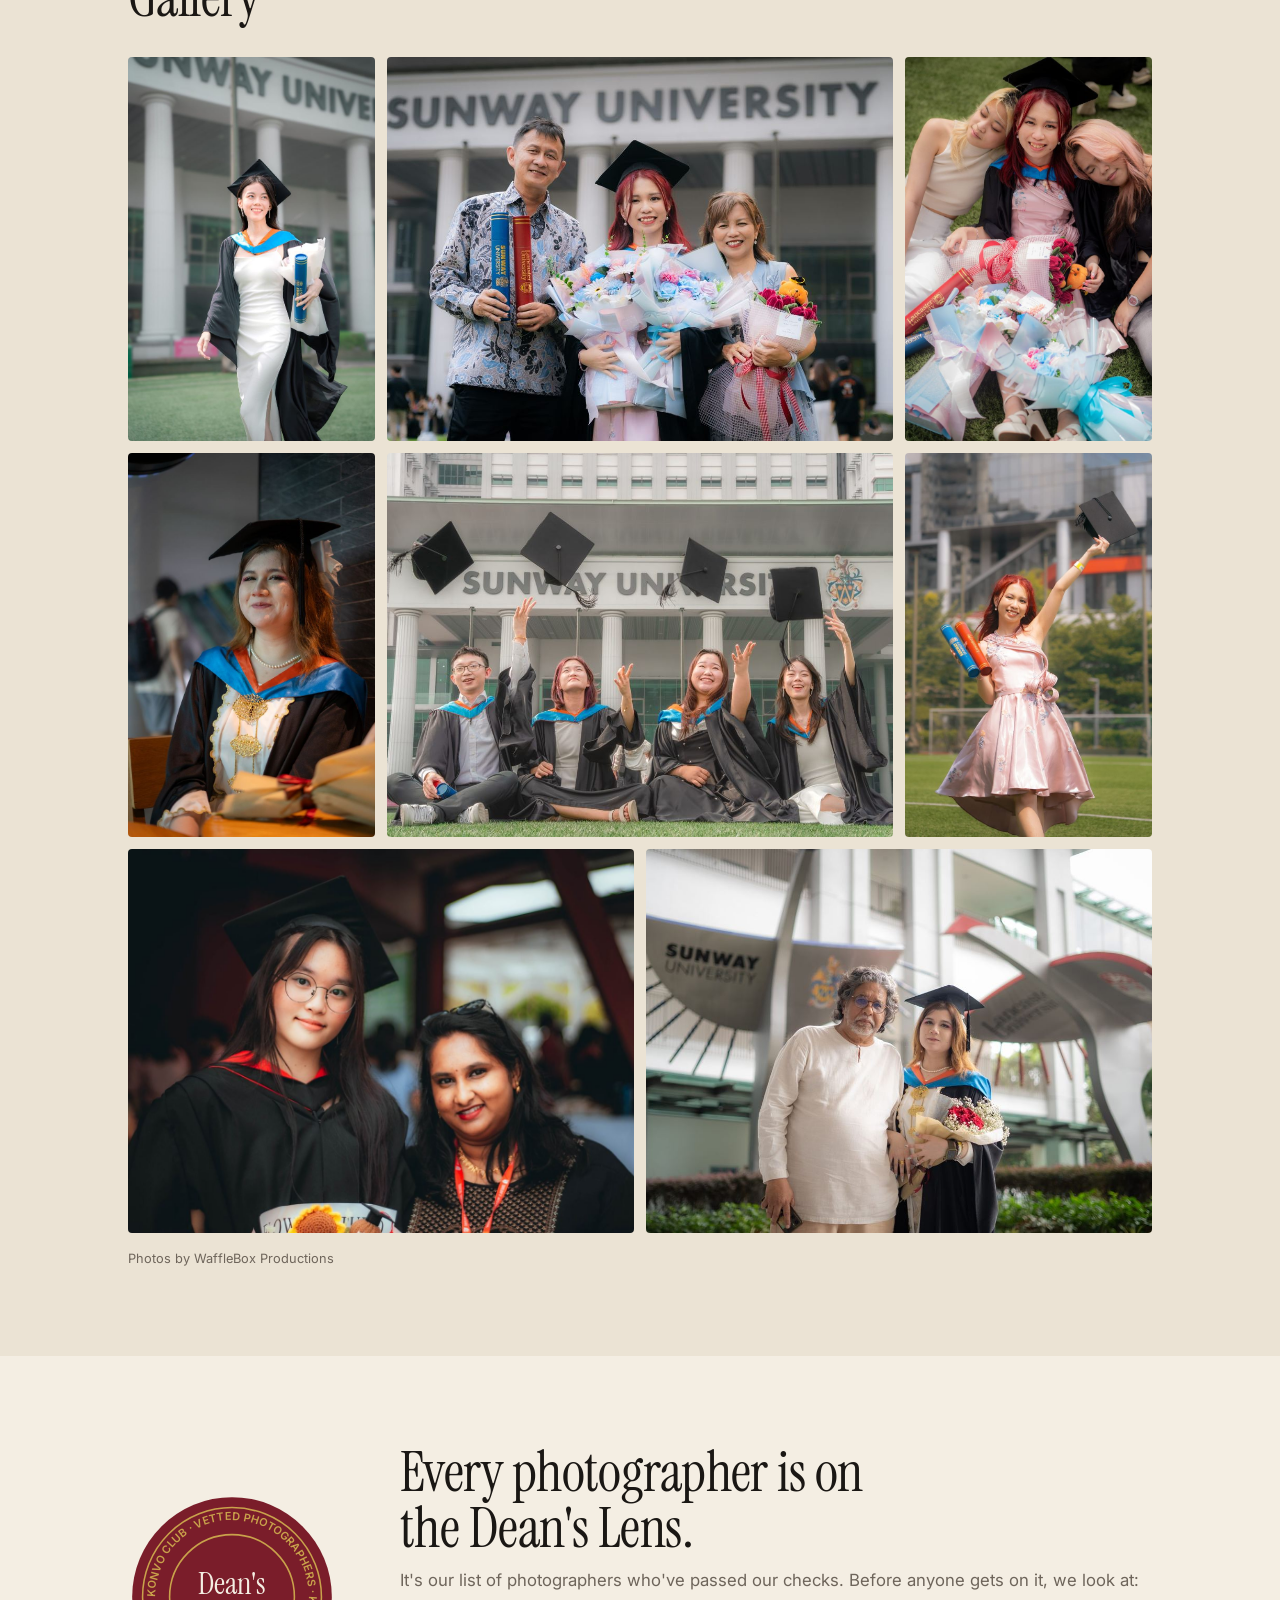
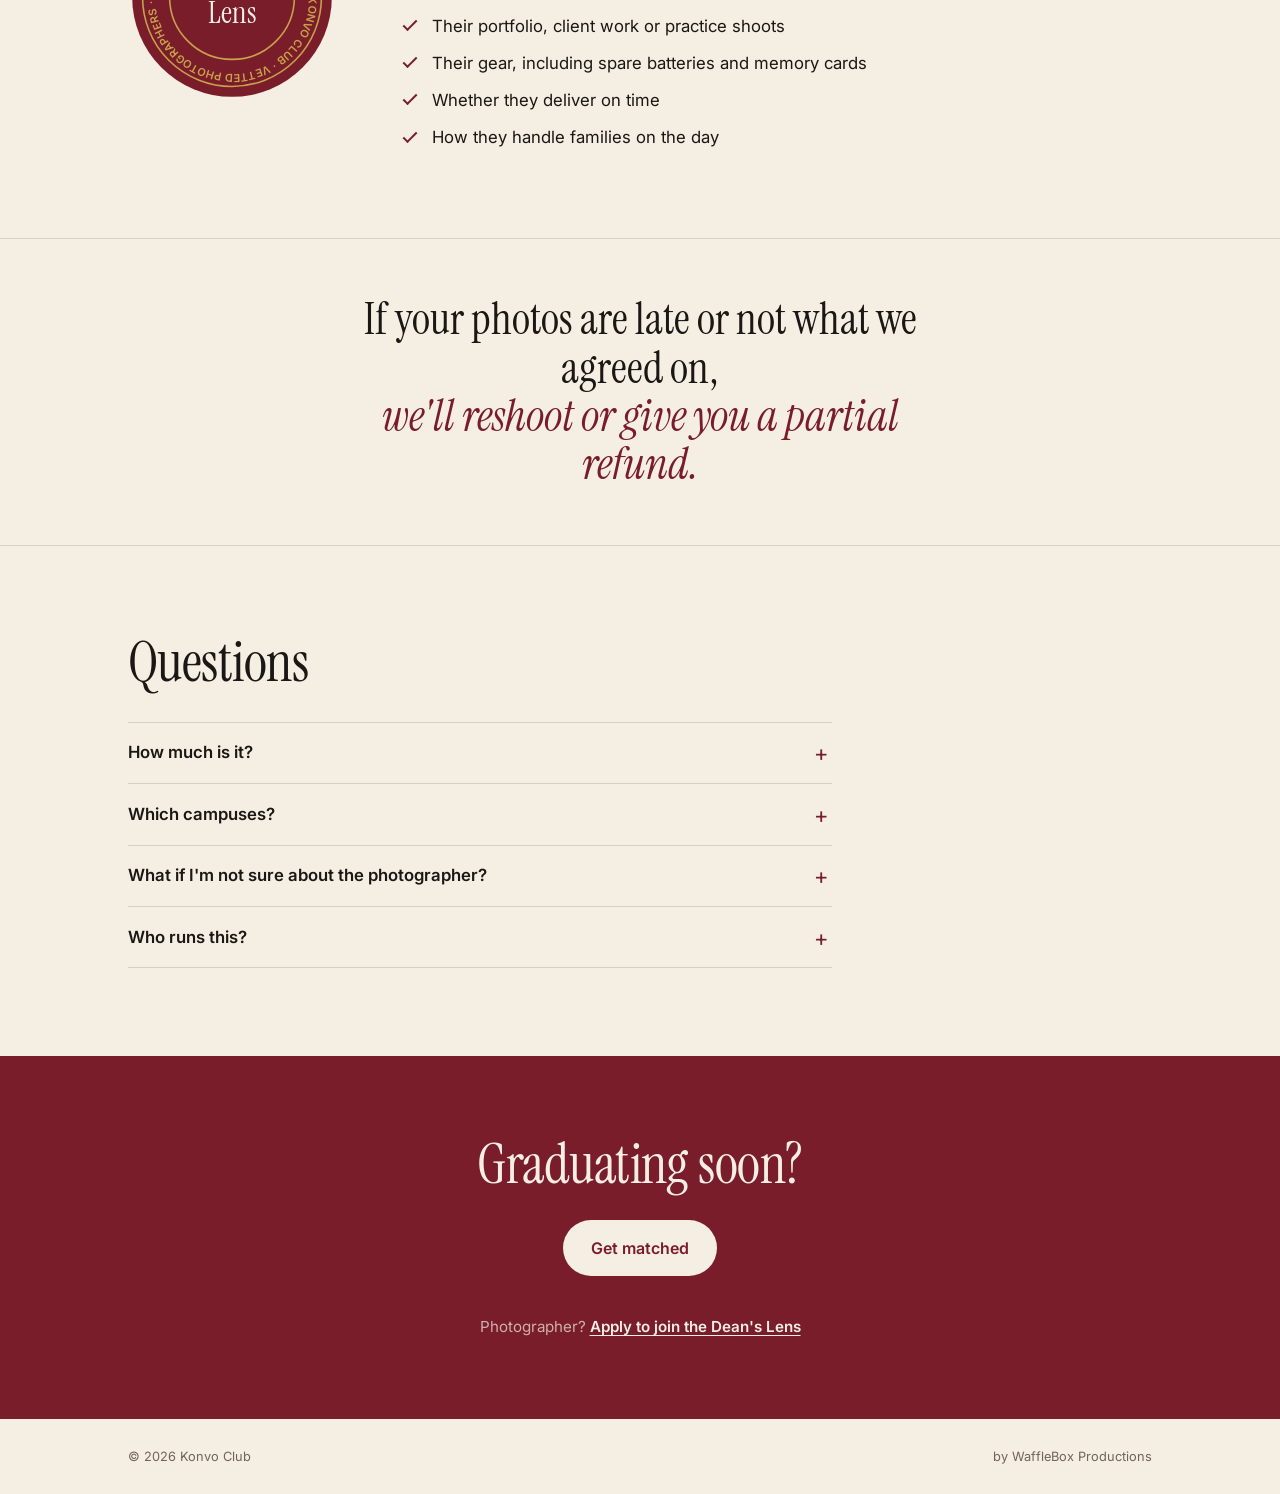
==== commit f7b8233b: "Ask for shoot date and introduce the photographer after the deposit" ====
--- a/index.html
+++ b/index.html
@@ -46,9 +46,9 @@
     <div class="wrap">
       <h2>How it works</h2>
       <ol class="steps">
-        <li><span class="n">1</span><p><strong>Fill in a short form</strong> Your convo date, campus, budget and the photos you like.</p></li>
-        <li><span class="n">2</span><p><strong>Get a recommendation</strong> We WhatsApp you a photographer's work and package price, picked for your needs.</p></li>
-        <li><span class="n">3</span><p><strong>Book your shoot</strong> Book through us at one fixed price.</p></li>
+        <li><span class="n">1</span><p><strong>Fill in a short form</strong> Your shoot date, campus, budget and the photos you like.</p></li>
+        <li><span class="n">2</span><p><strong>Get a recommendation</strong> We WhatsApp you sample photos and a package price, picked for your needs.</p></li>
+        <li><span class="n">3</span><p><strong>Book your shoot</strong> Pay a deposit and we'll introduce you to your photographer.</p></li>
       </ol>
     </div>
   </section>
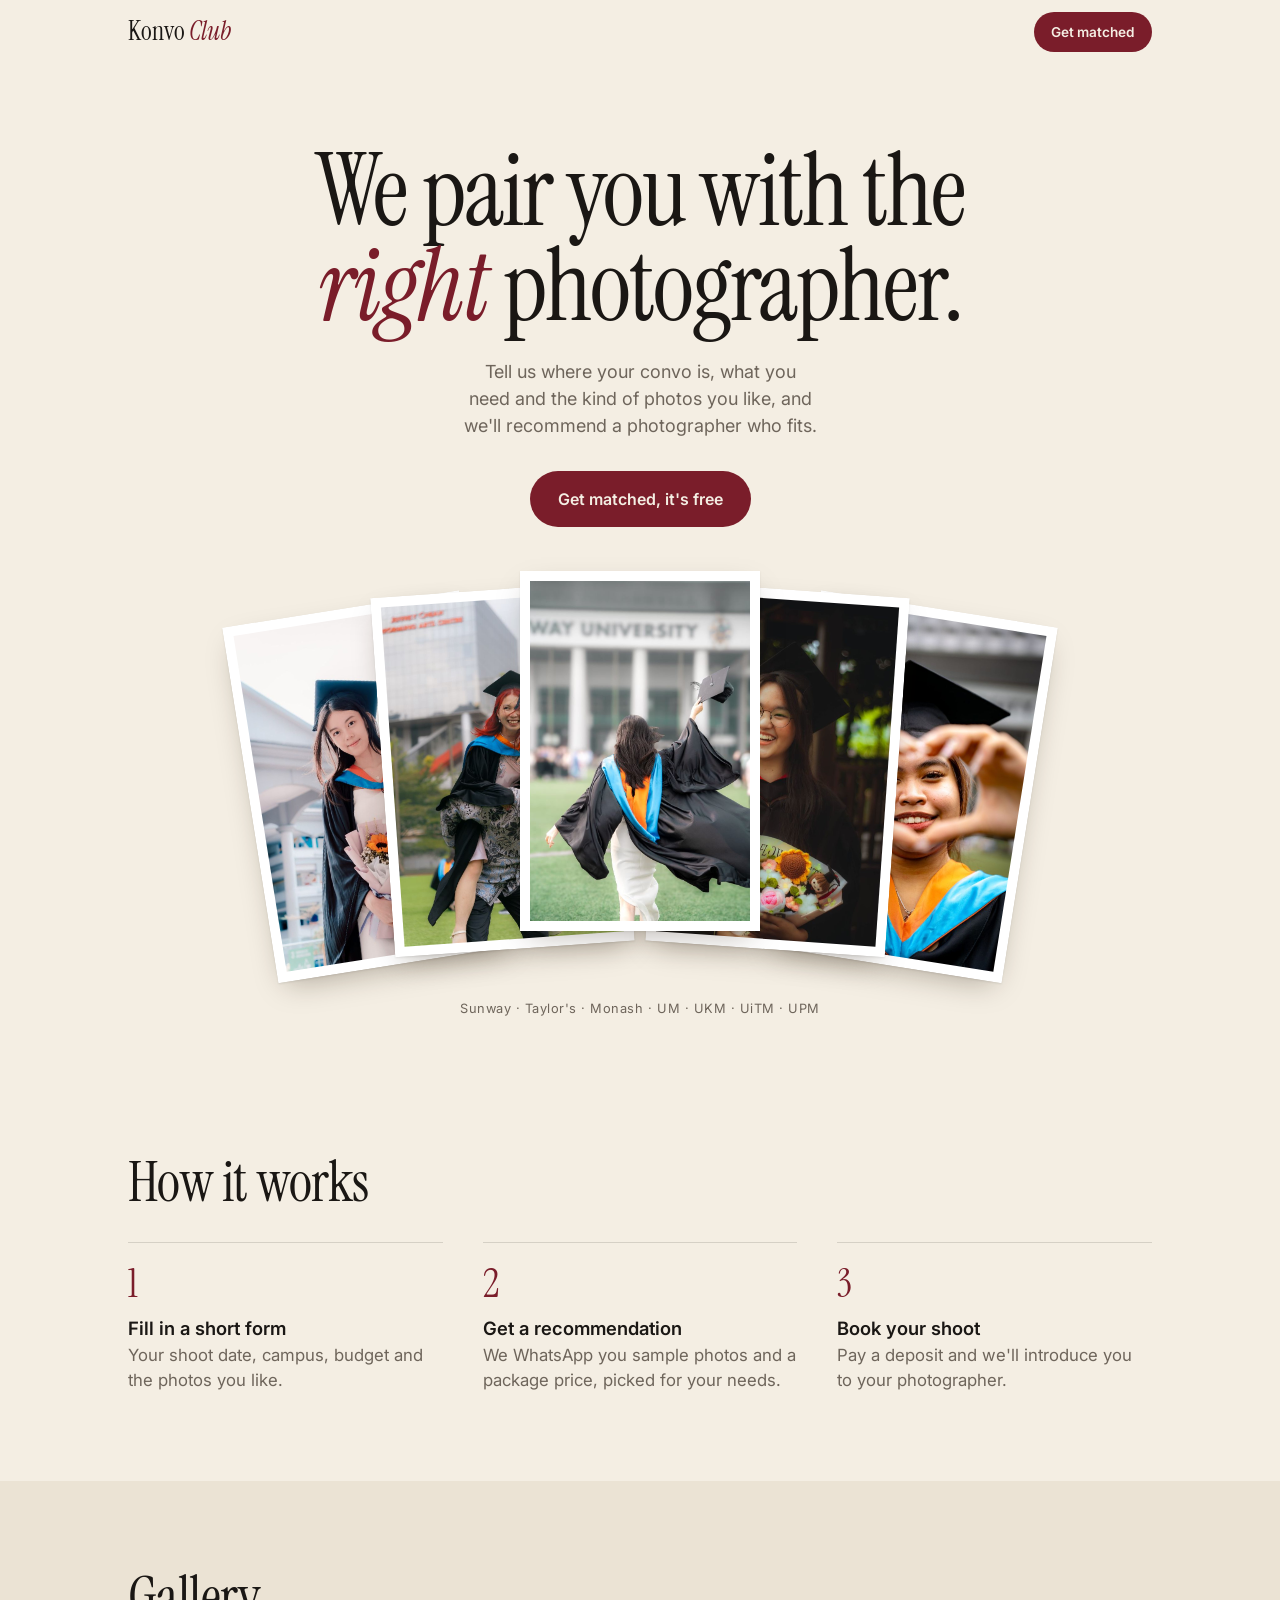
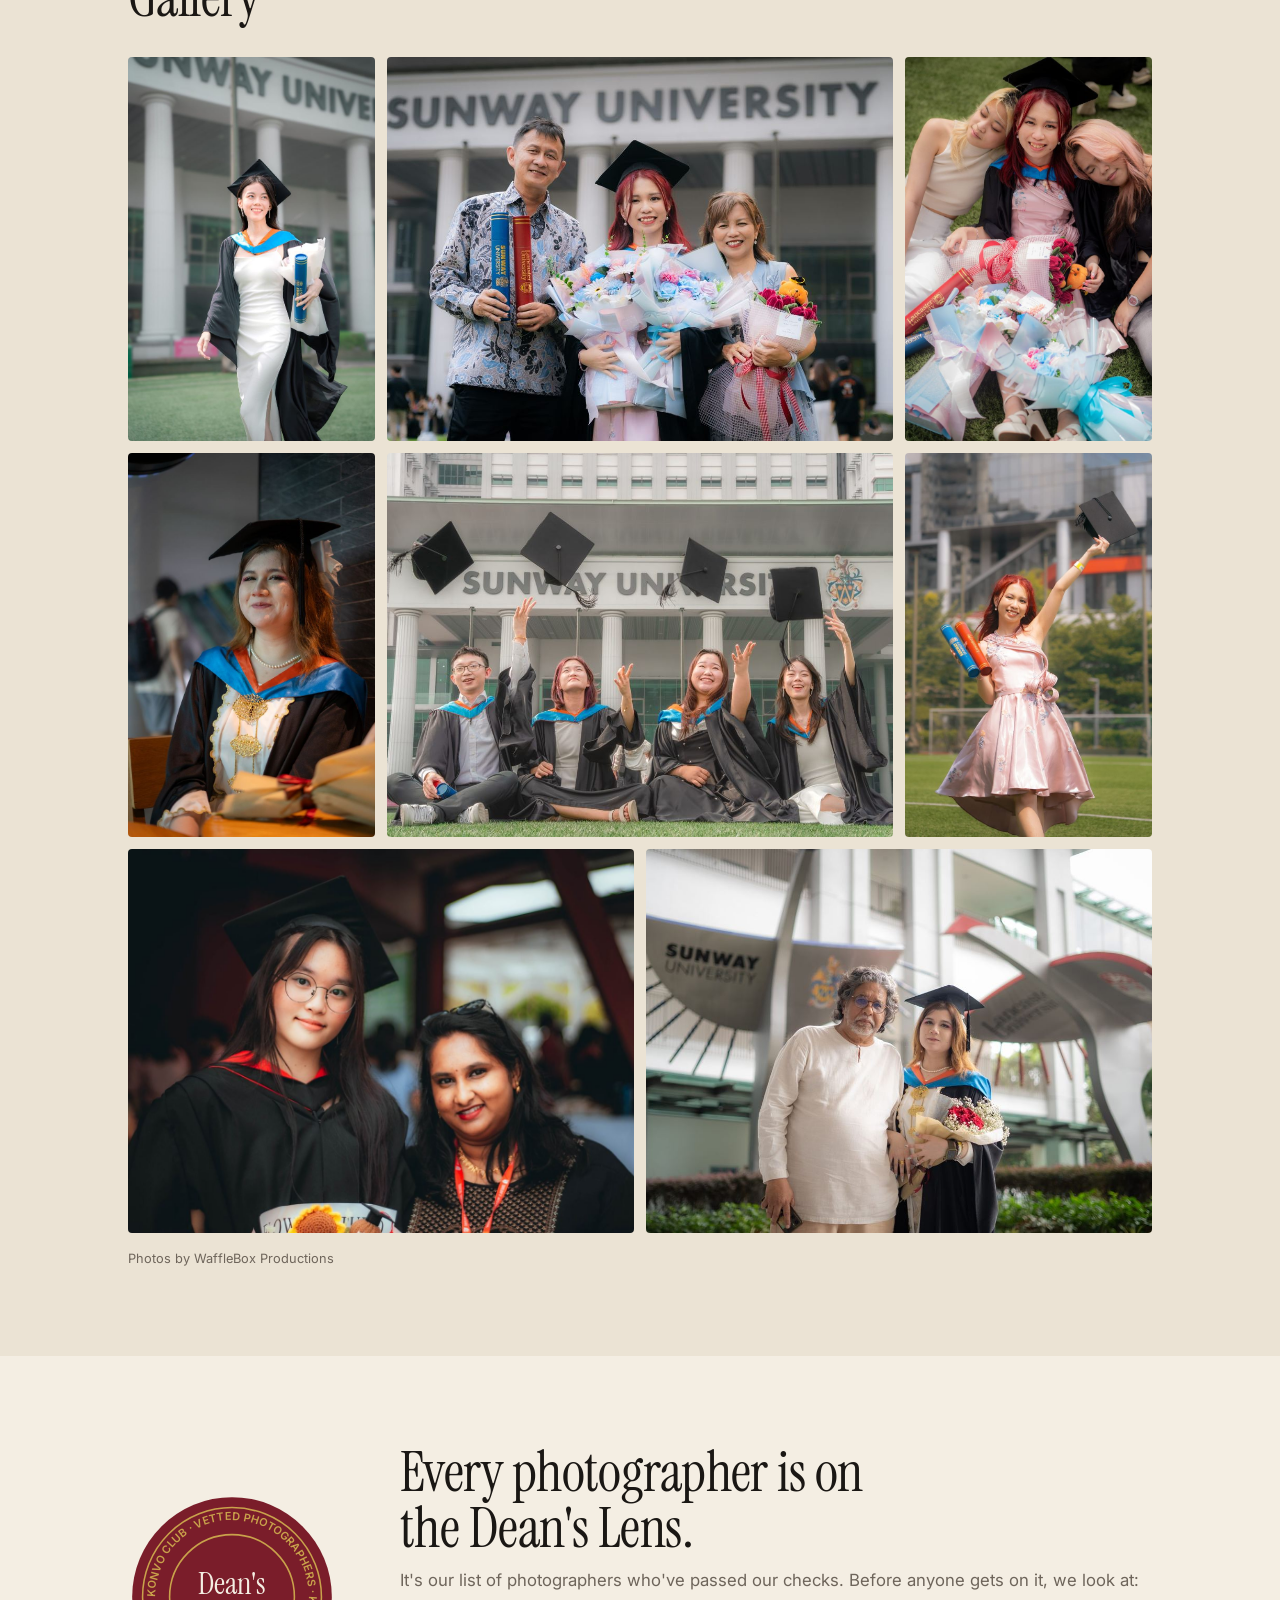
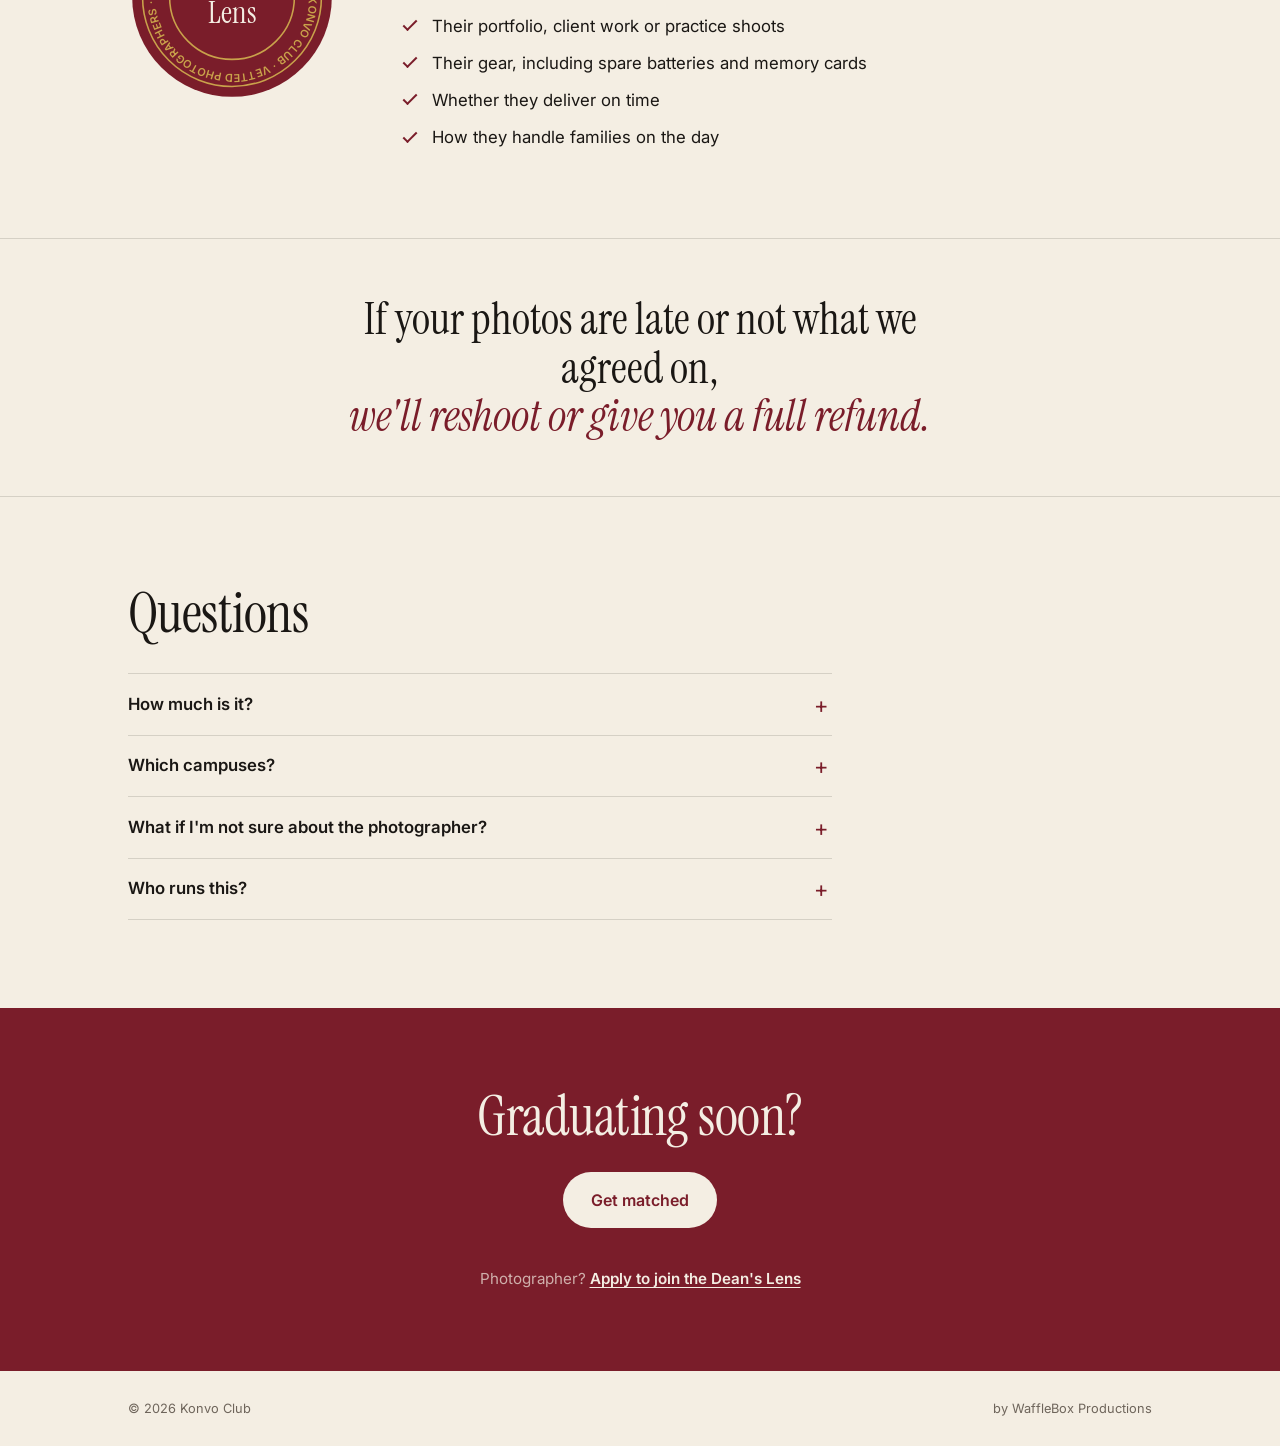
==== commit 3e1a5c89: "Promise a full refund instead of a partial one" ====
--- a/index.html
+++ b/index.html
@@ -98,7 +98,7 @@
 
   <section class="promise">
     <div class="wrap">
-      <p>If your photos are late or not what we agreed on, <em>we'll reshoot or give you a partial refund.</em></p>
+      <p>If your photos are late or not what we agreed on, <em>we'll reshoot or give you a full refund.</em></p>
     </div>
   </section>
 
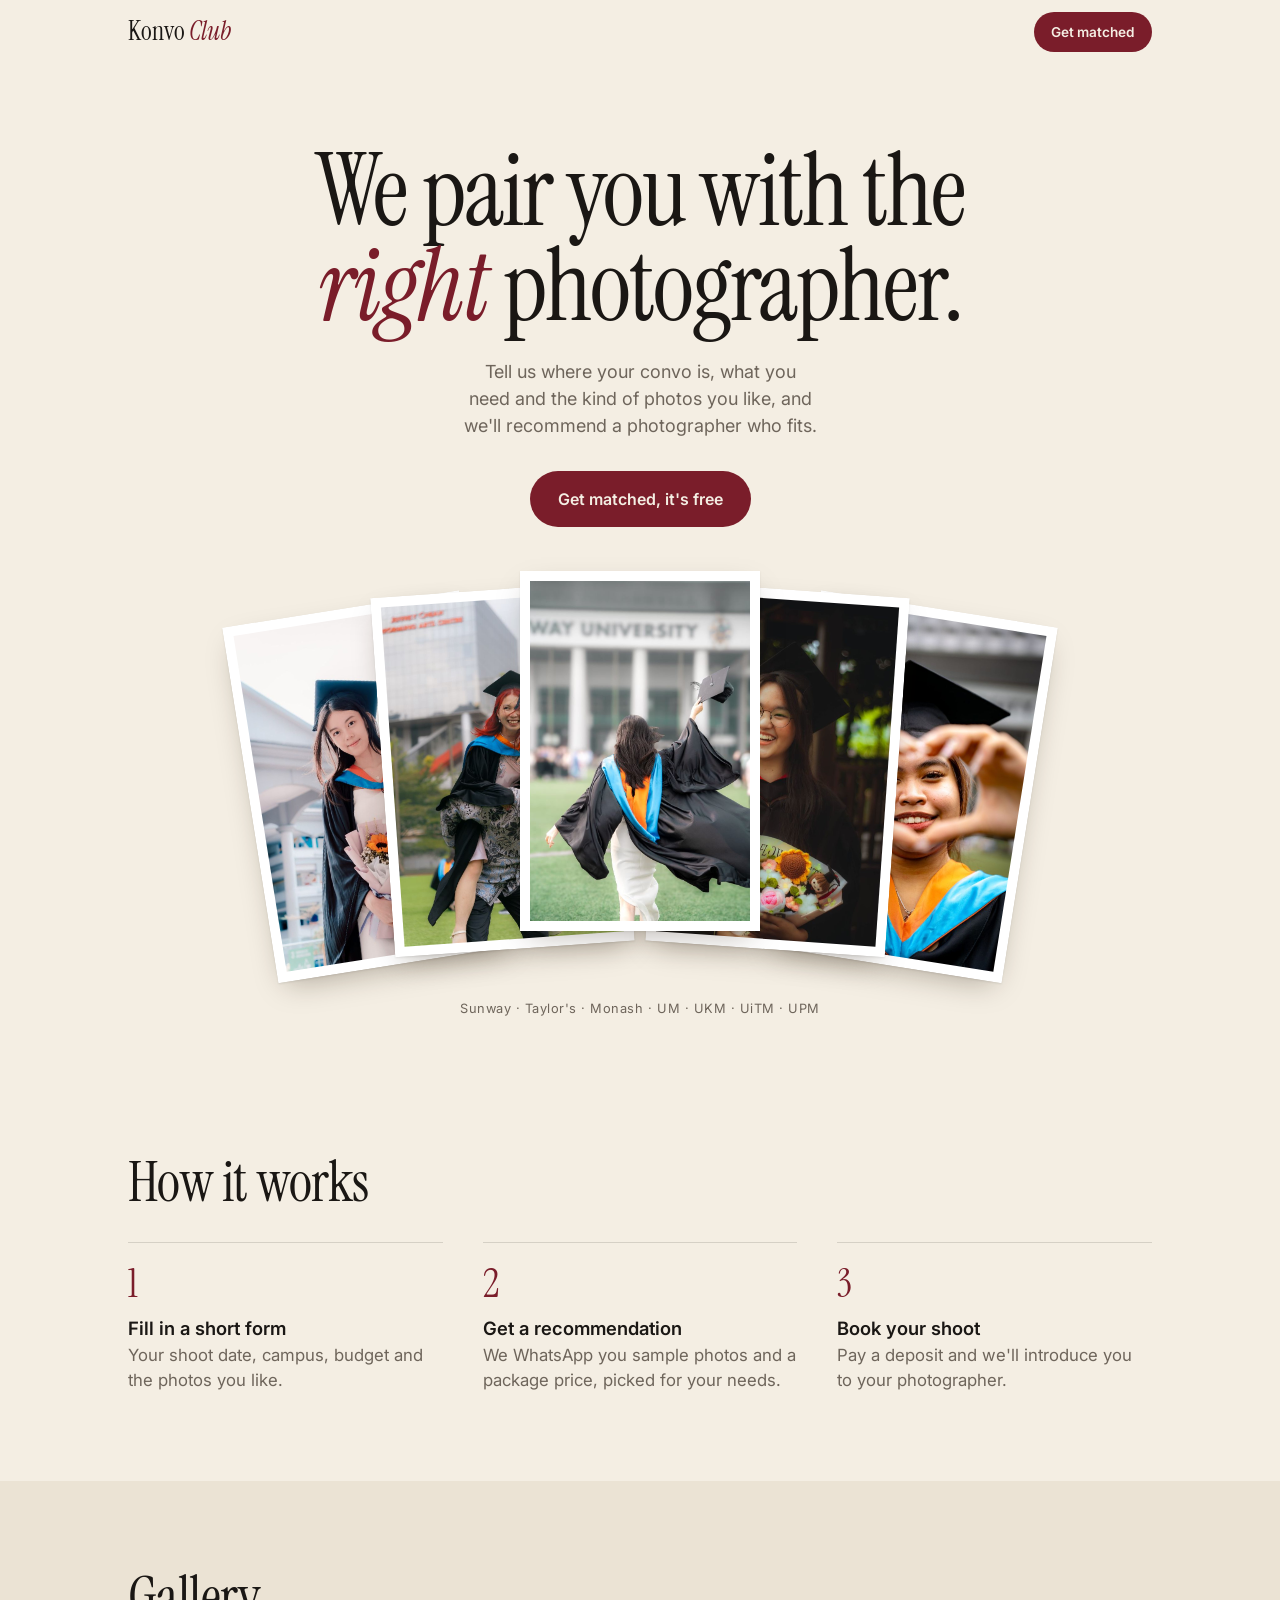
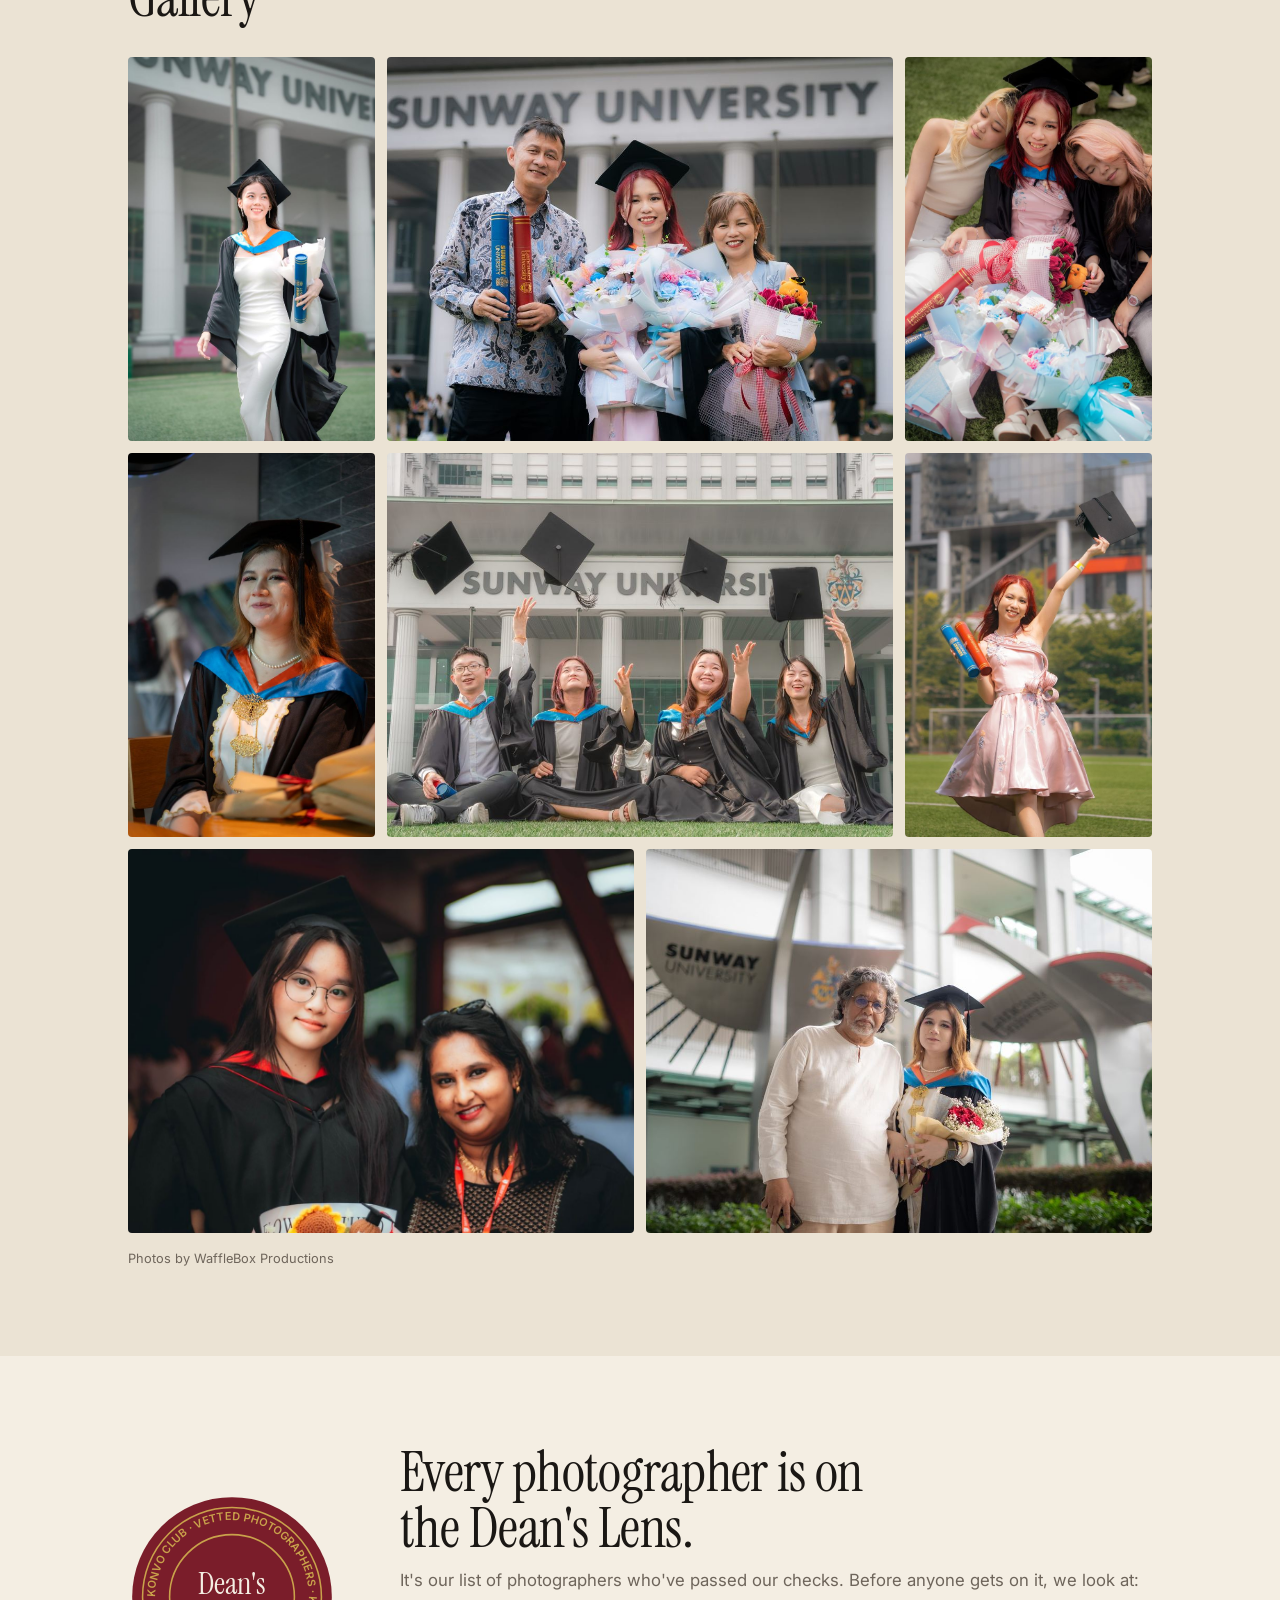
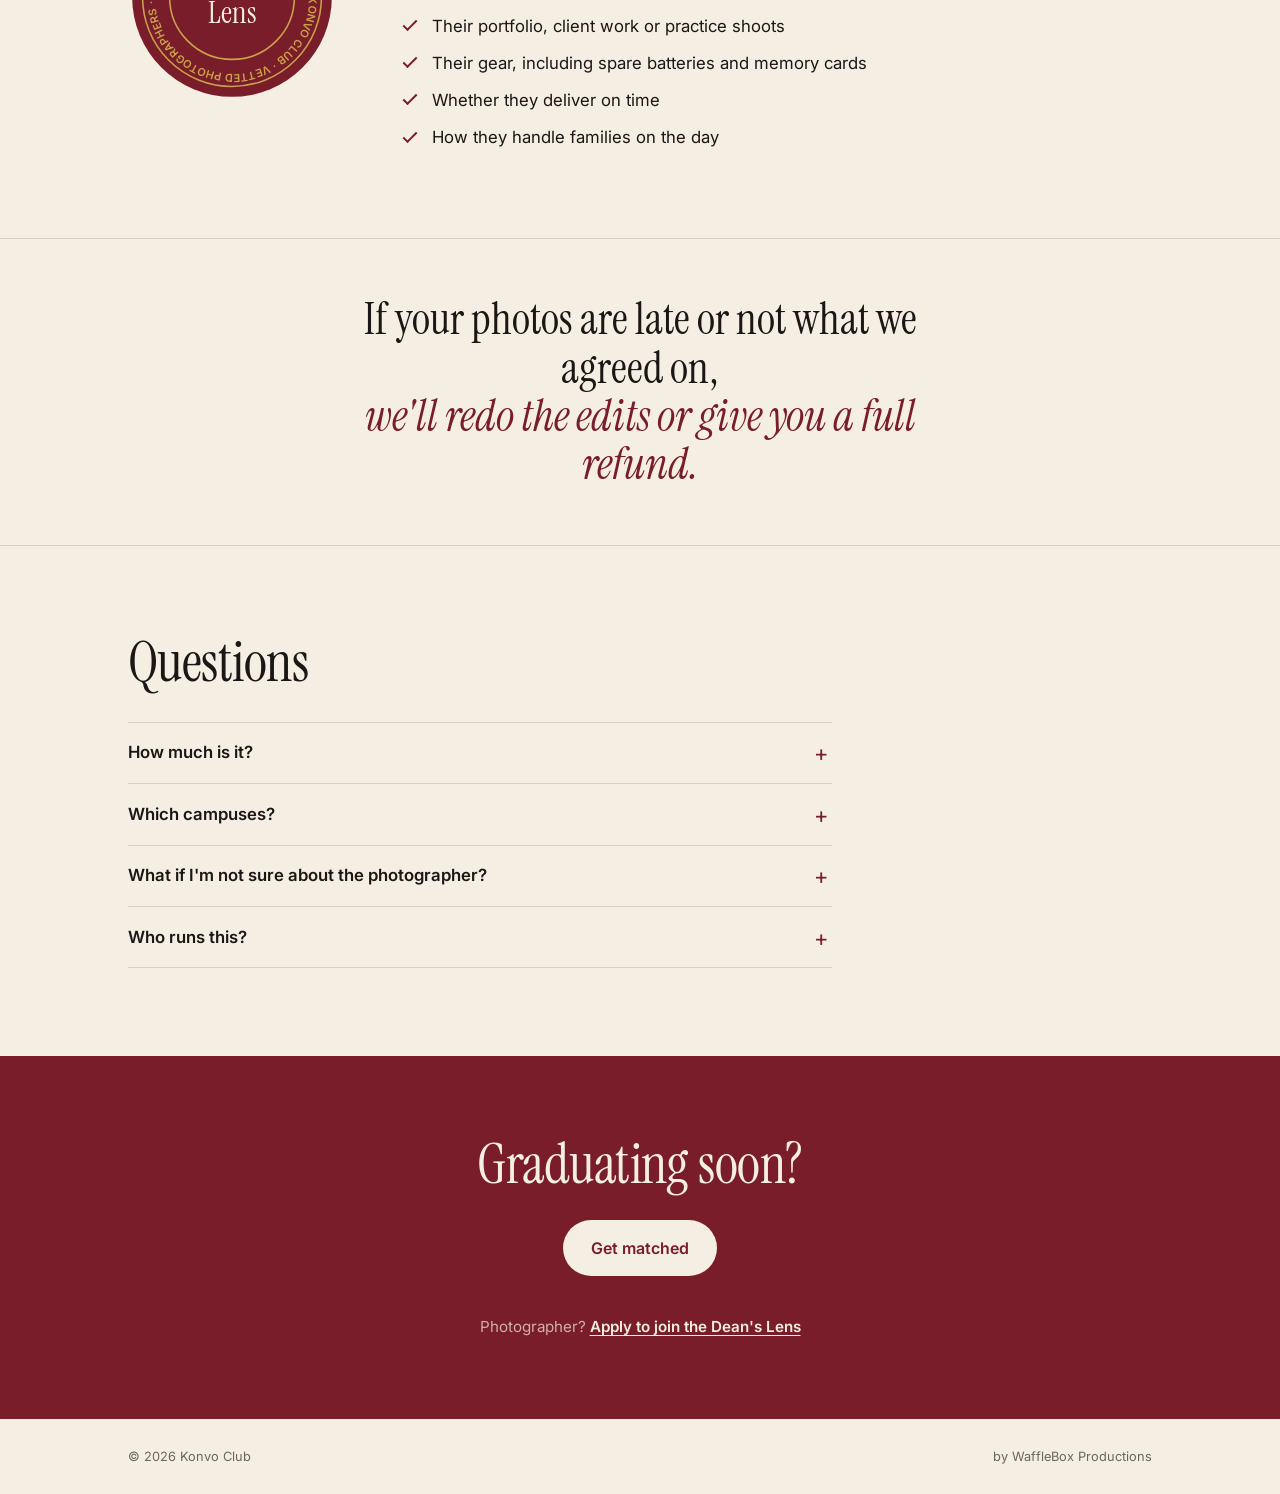
==== commit ff18aa0b: "Offer re-edits instead of a reshoot, since convo day can't be repeated" ====
--- a/index.html
+++ b/index.html
@@ -98,7 +98,7 @@
 
   <section class="promise">
     <div class="wrap">
-      <p>If your photos are late or not what we agreed on, <em>we'll reshoot or give you a full refund.</em></p>
+      <p>If your photos are late or not what we agreed on, <em>we'll redo the edits or give you a full refund.</em></p>
     </div>
   </section>
 
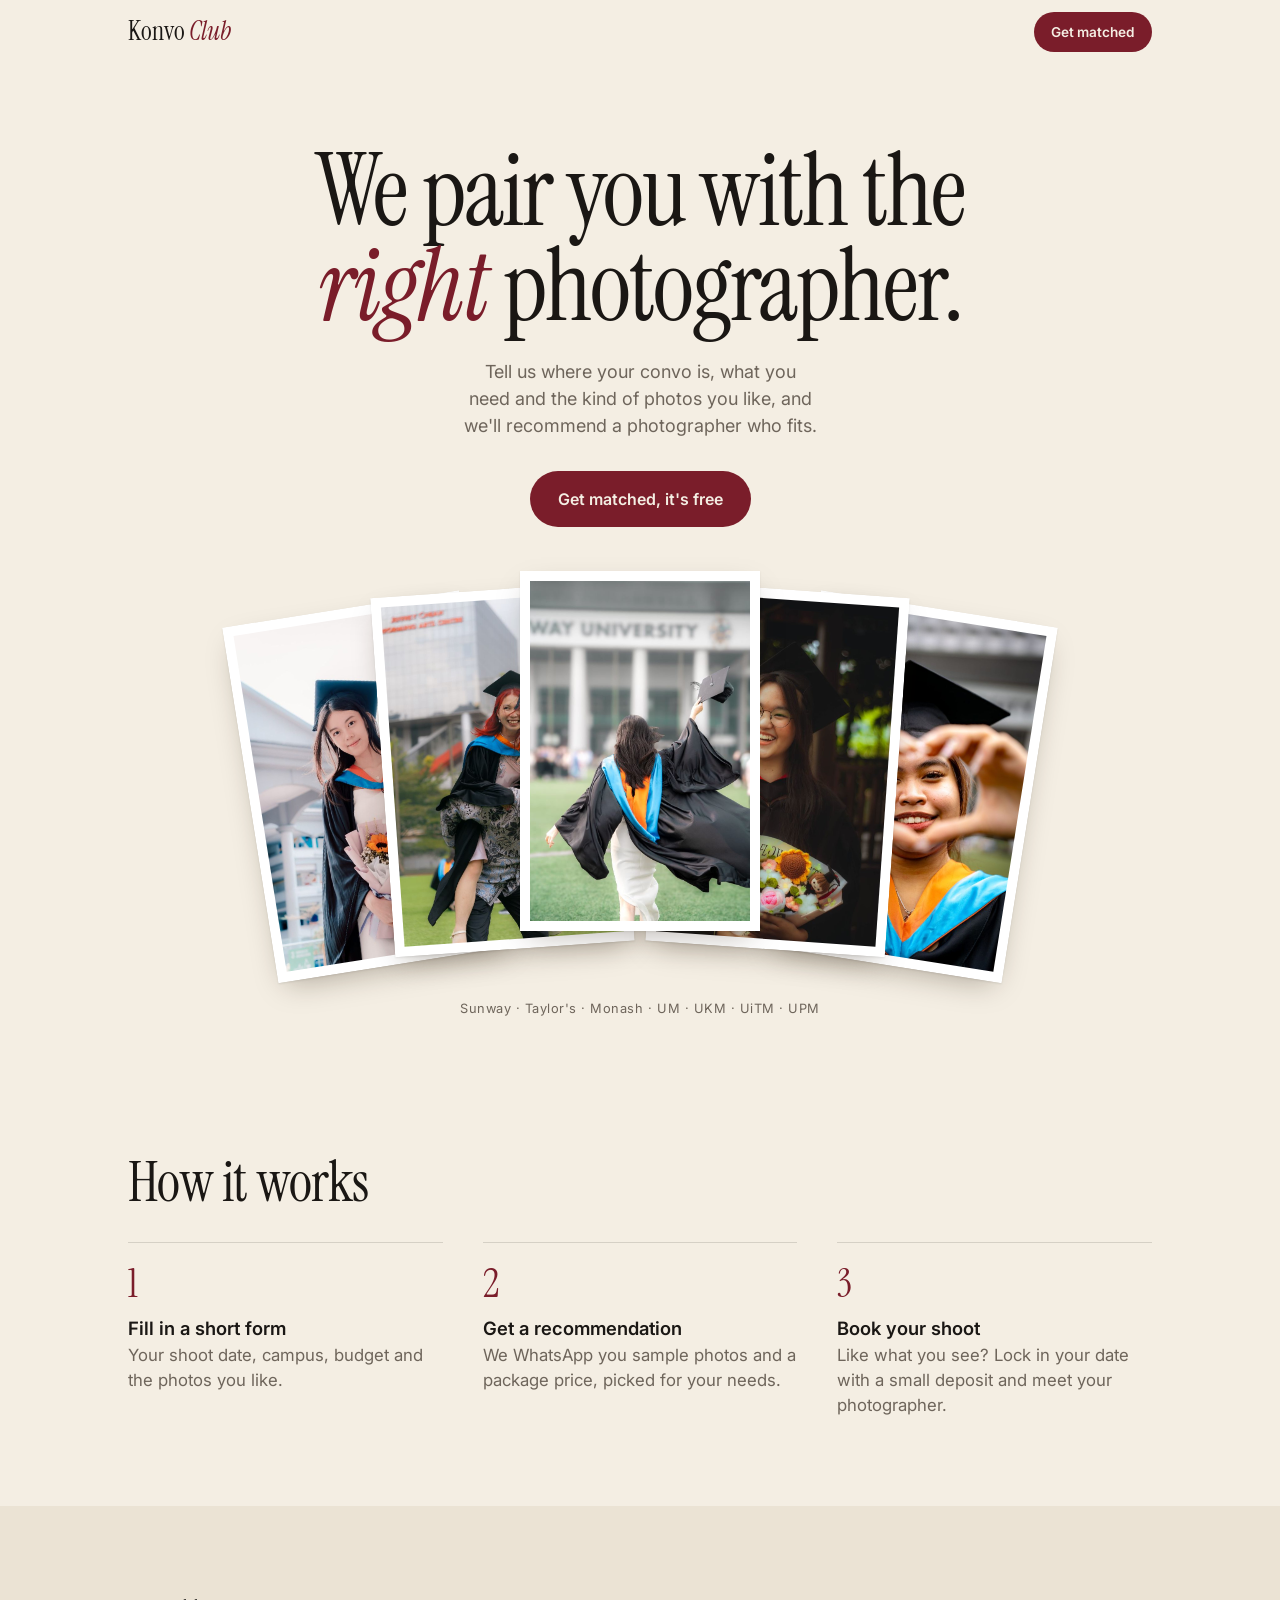
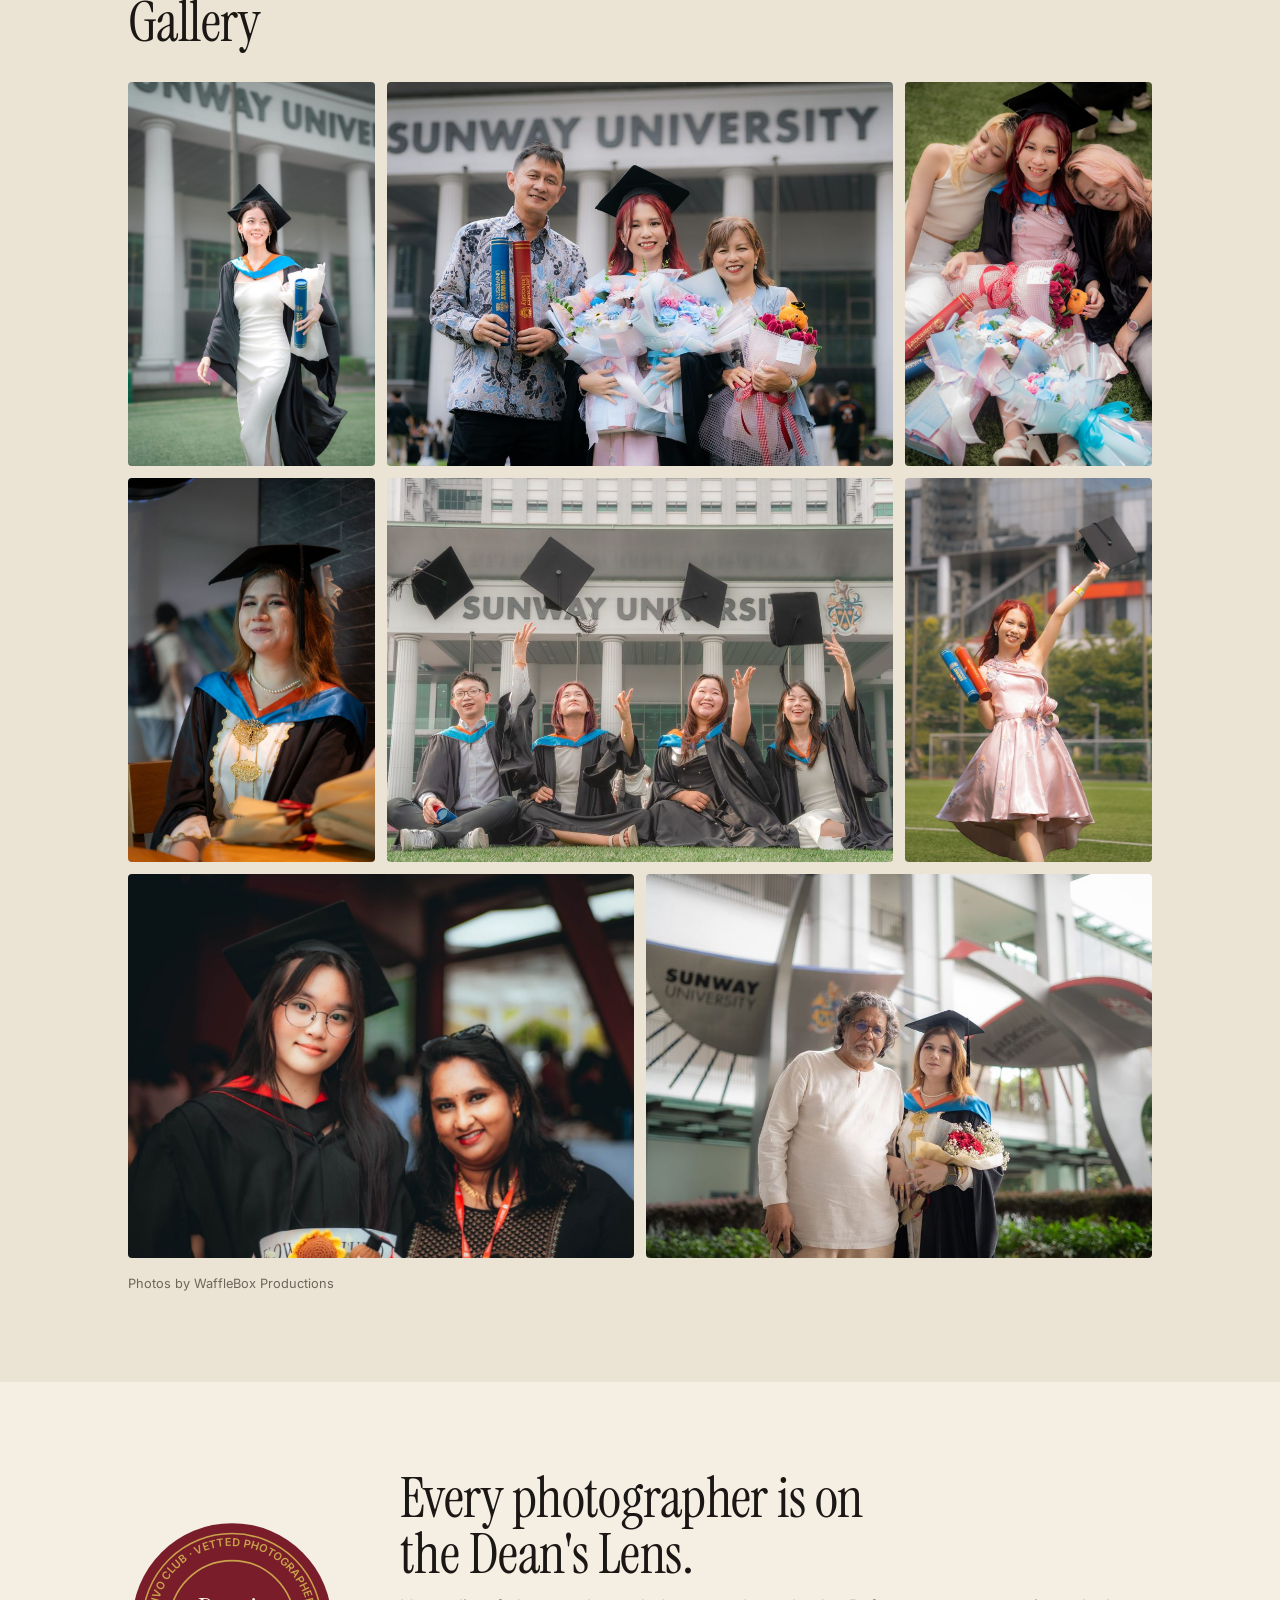
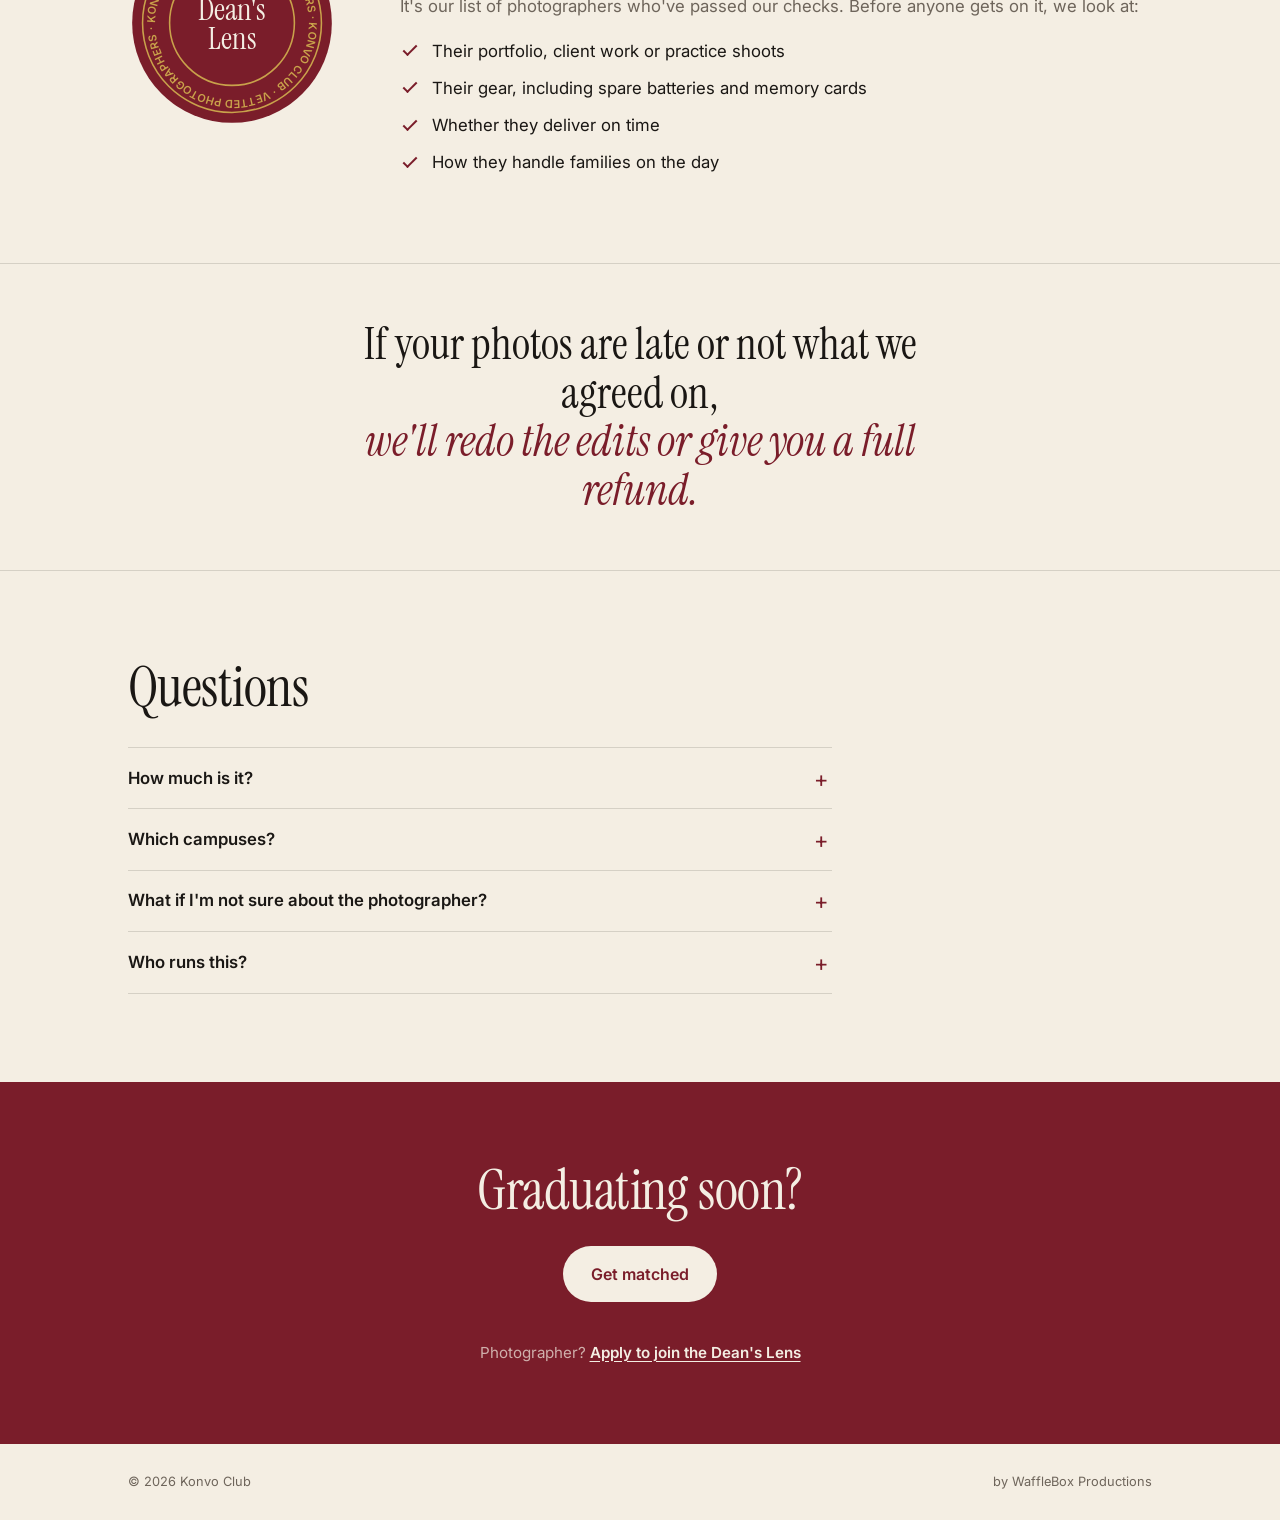
==== commit aaee4af1: "Soften the booking step" ====
--- a/index.html
+++ b/index.html
@@ -48,7 +48,7 @@
       <ol class="steps">
         <li><span class="n">1</span><p><strong>Fill in a short form</strong> Your shoot date, campus, budget and the photos you like.</p></li>
         <li><span class="n">2</span><p><strong>Get a recommendation</strong> We WhatsApp you sample photos and a package price, picked for your needs.</p></li>
-        <li><span class="n">3</span><p><strong>Book your shoot</strong> Pay a deposit and we'll introduce you to your photographer.</p></li>
+        <li><span class="n">3</span><p><strong>Book your shoot</strong> Like what you see? Lock in your date with a small deposit and meet your photographer.</p></li>
       </ol>
     </div>
   </section>
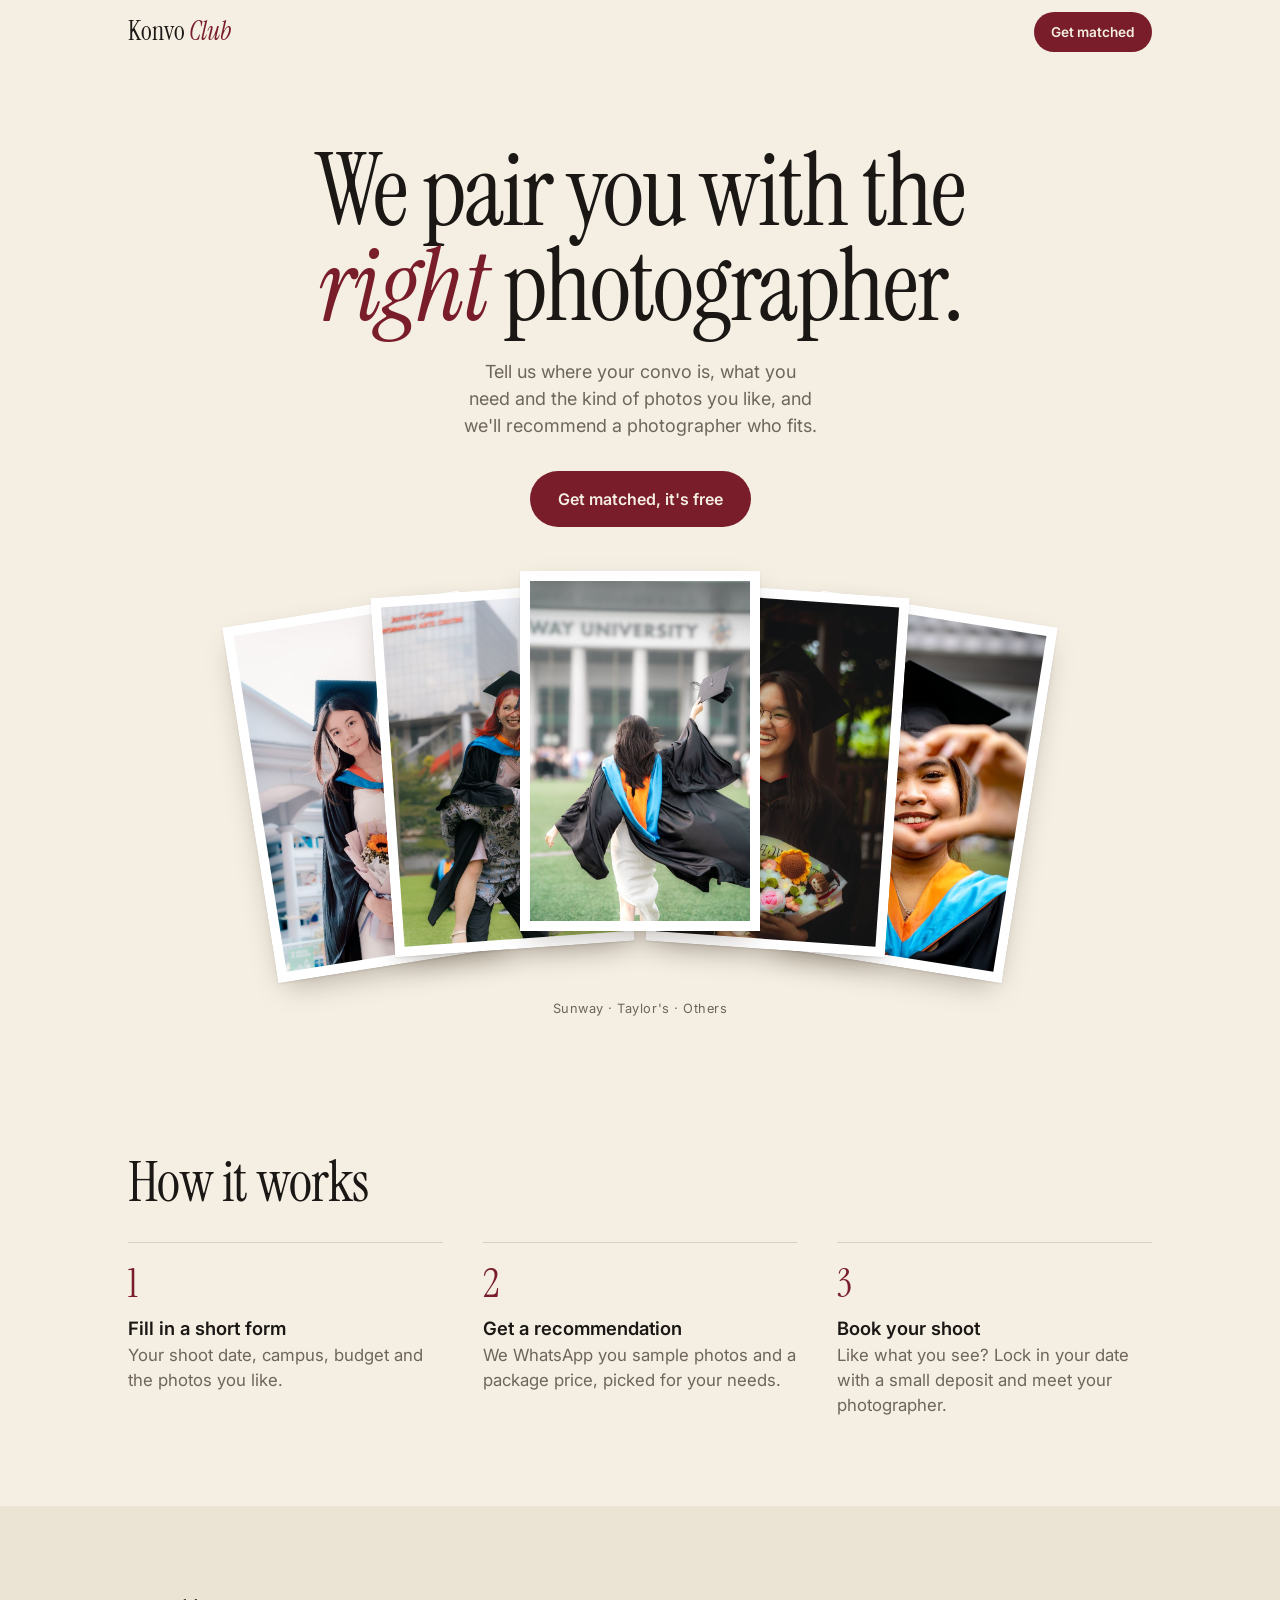
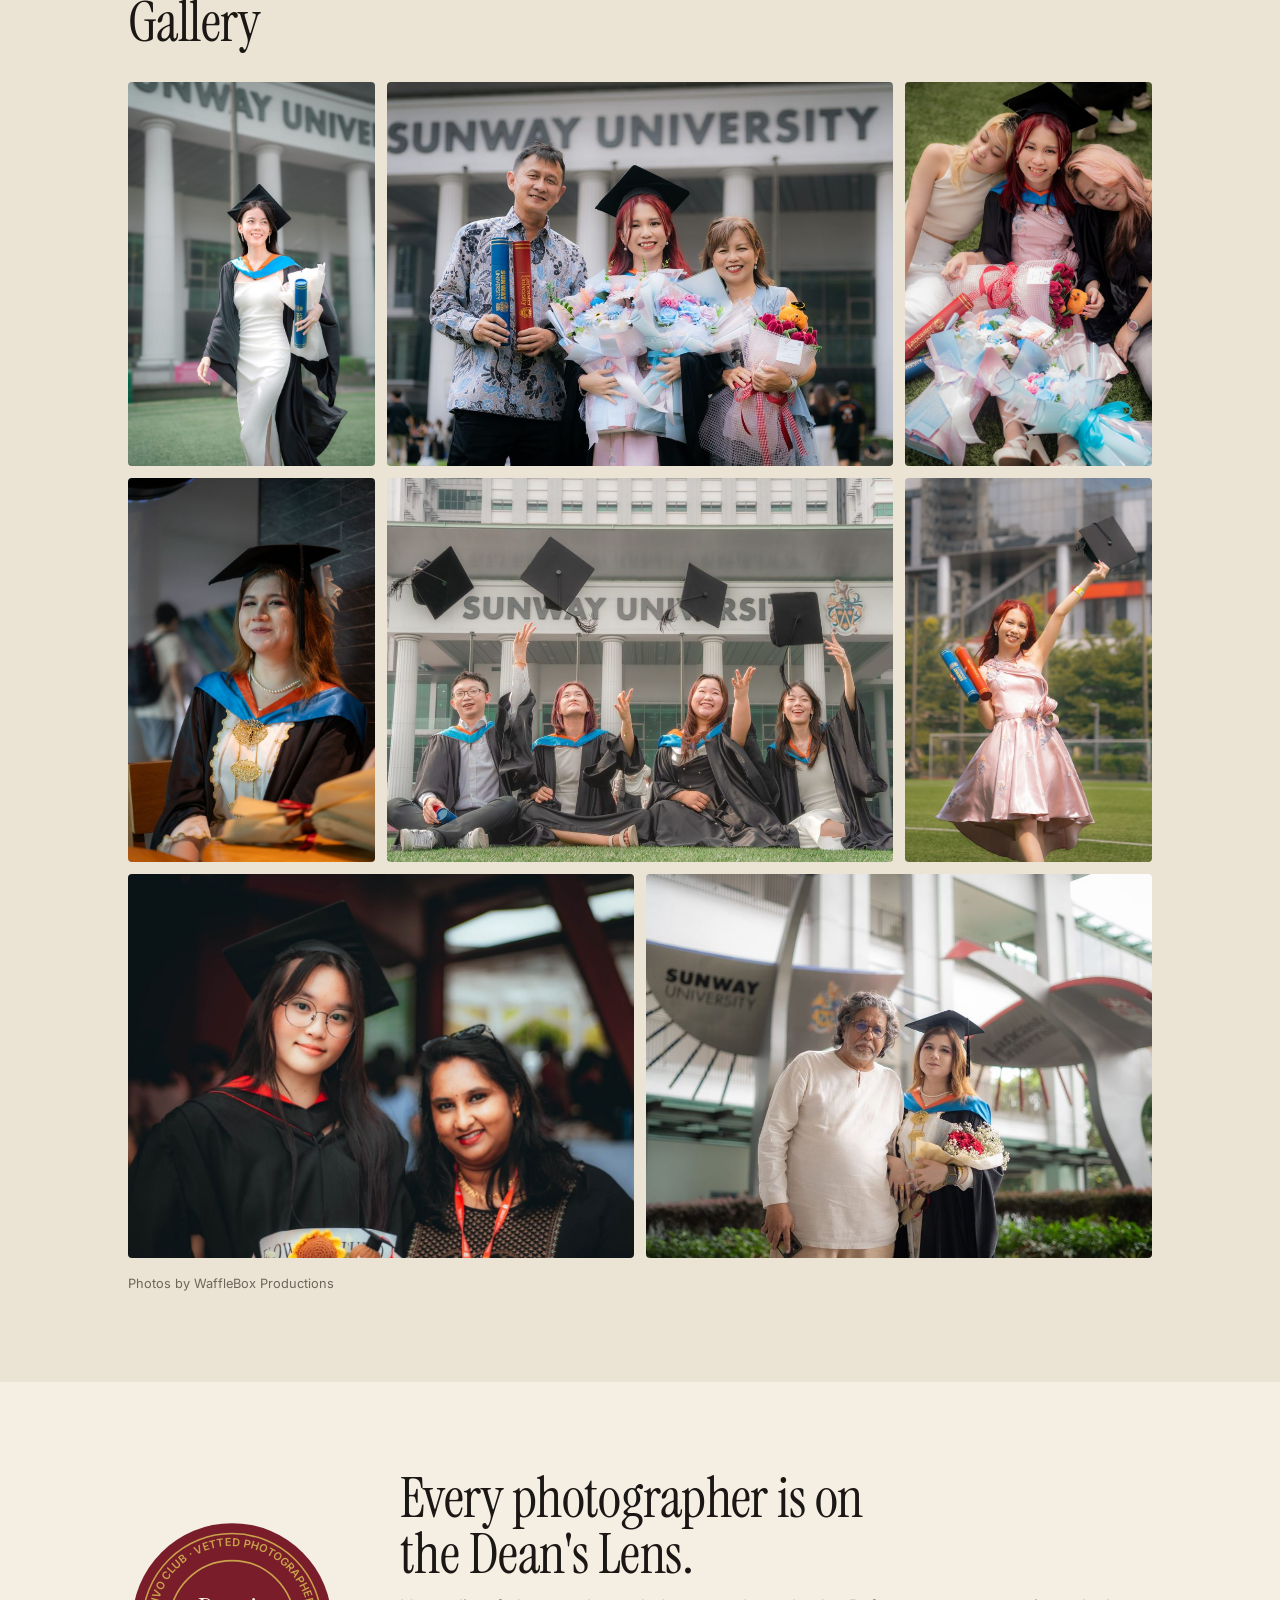
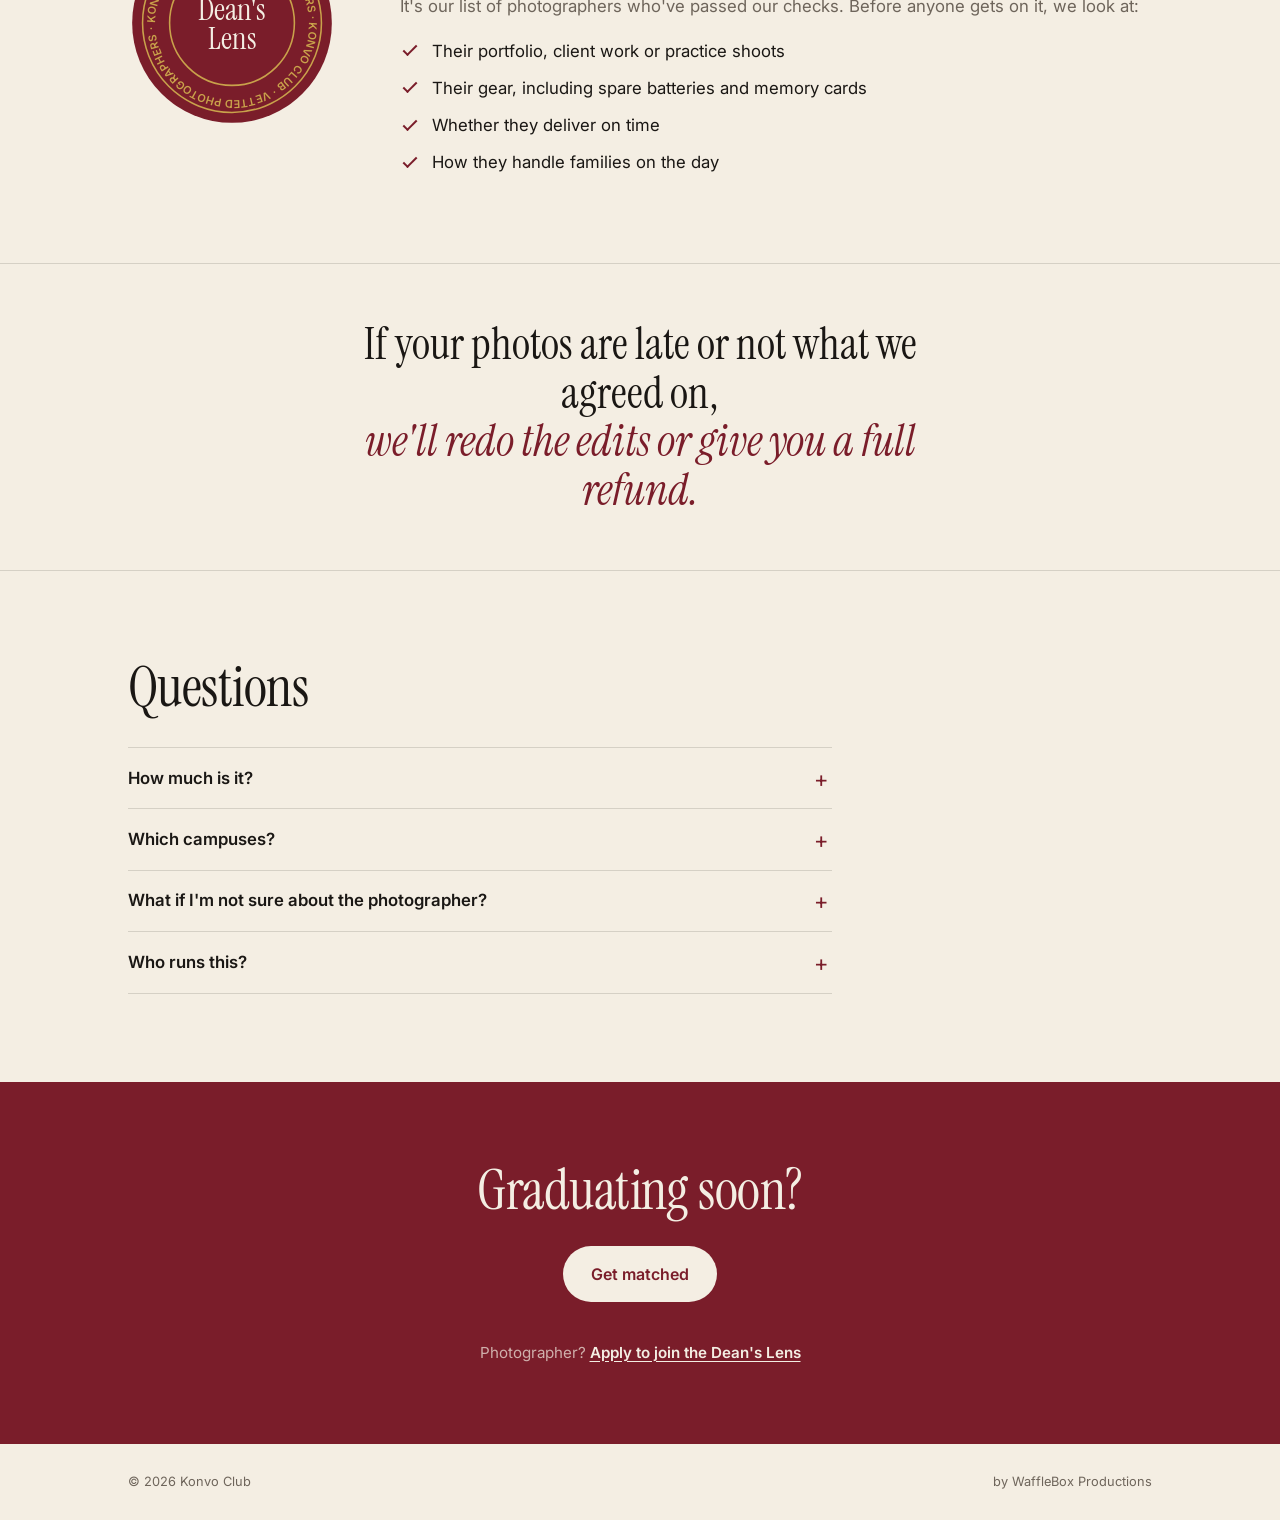
==== commit 48b6abd7: "Limit campuses to Sunway and Taylor's, with Others" ====
--- a/index.html
+++ b/index.html
@@ -39,7 +39,7 @@
       <img class="print p5" src="images/h5.jpg" alt="" width="733" height="1100">
     </div>
 
-    <p class="campuses wrap">Sunway · Taylor's · Monash · UM · UKM · UiTM · UPM</p>
+    <p class="campuses wrap">Sunway · Taylor's · Others</p>
   </header>
 
   <section class="section" id="how">
@@ -111,7 +111,7 @@
       </details>
       <details>
         <summary>Which campuses?</summary>
-        <p>Anywhere in the Klang Valley. Outside it, ask us; there's a travel fee.</p>
+        <p>Sunway and Taylor's for now. At another uni? Pick Others on the form and we'll see what we can do.</p>
       </details>
       <details>
         <summary>What if I'm not sure about the photographer?</summary>
